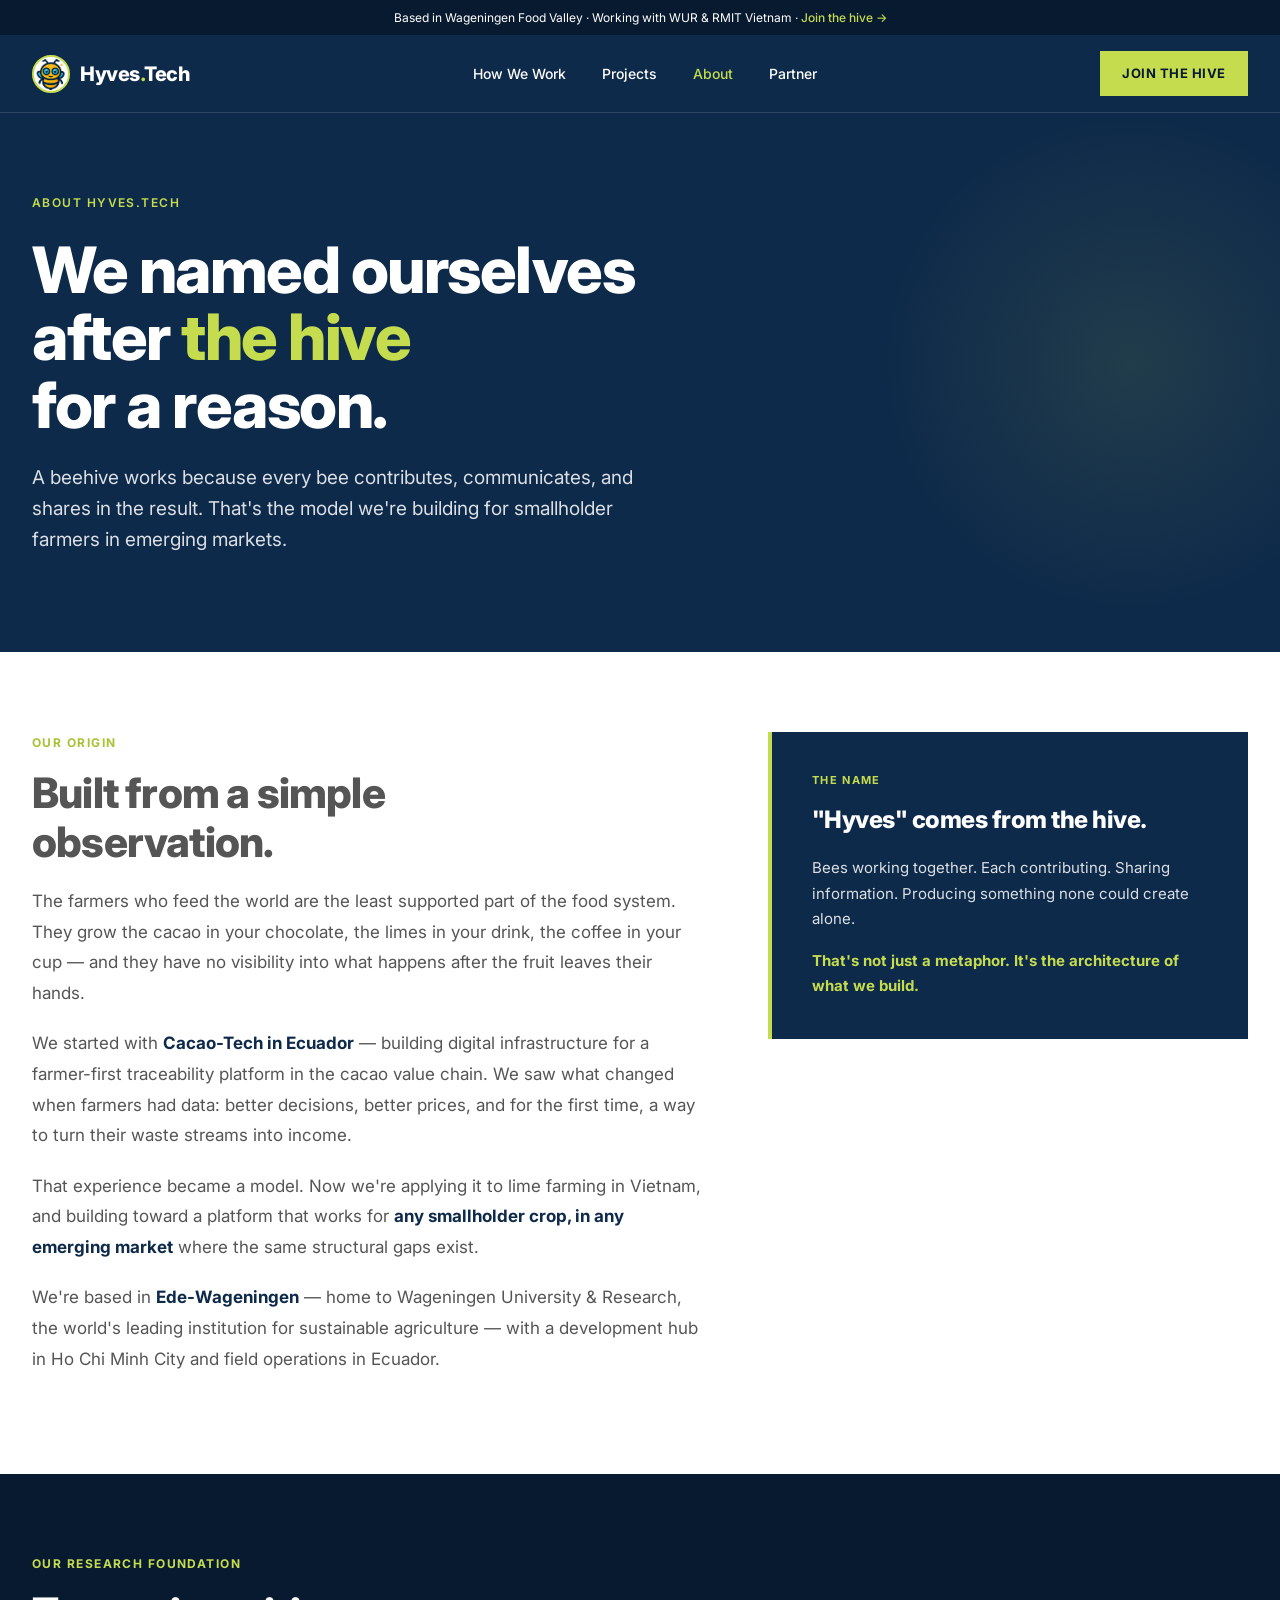
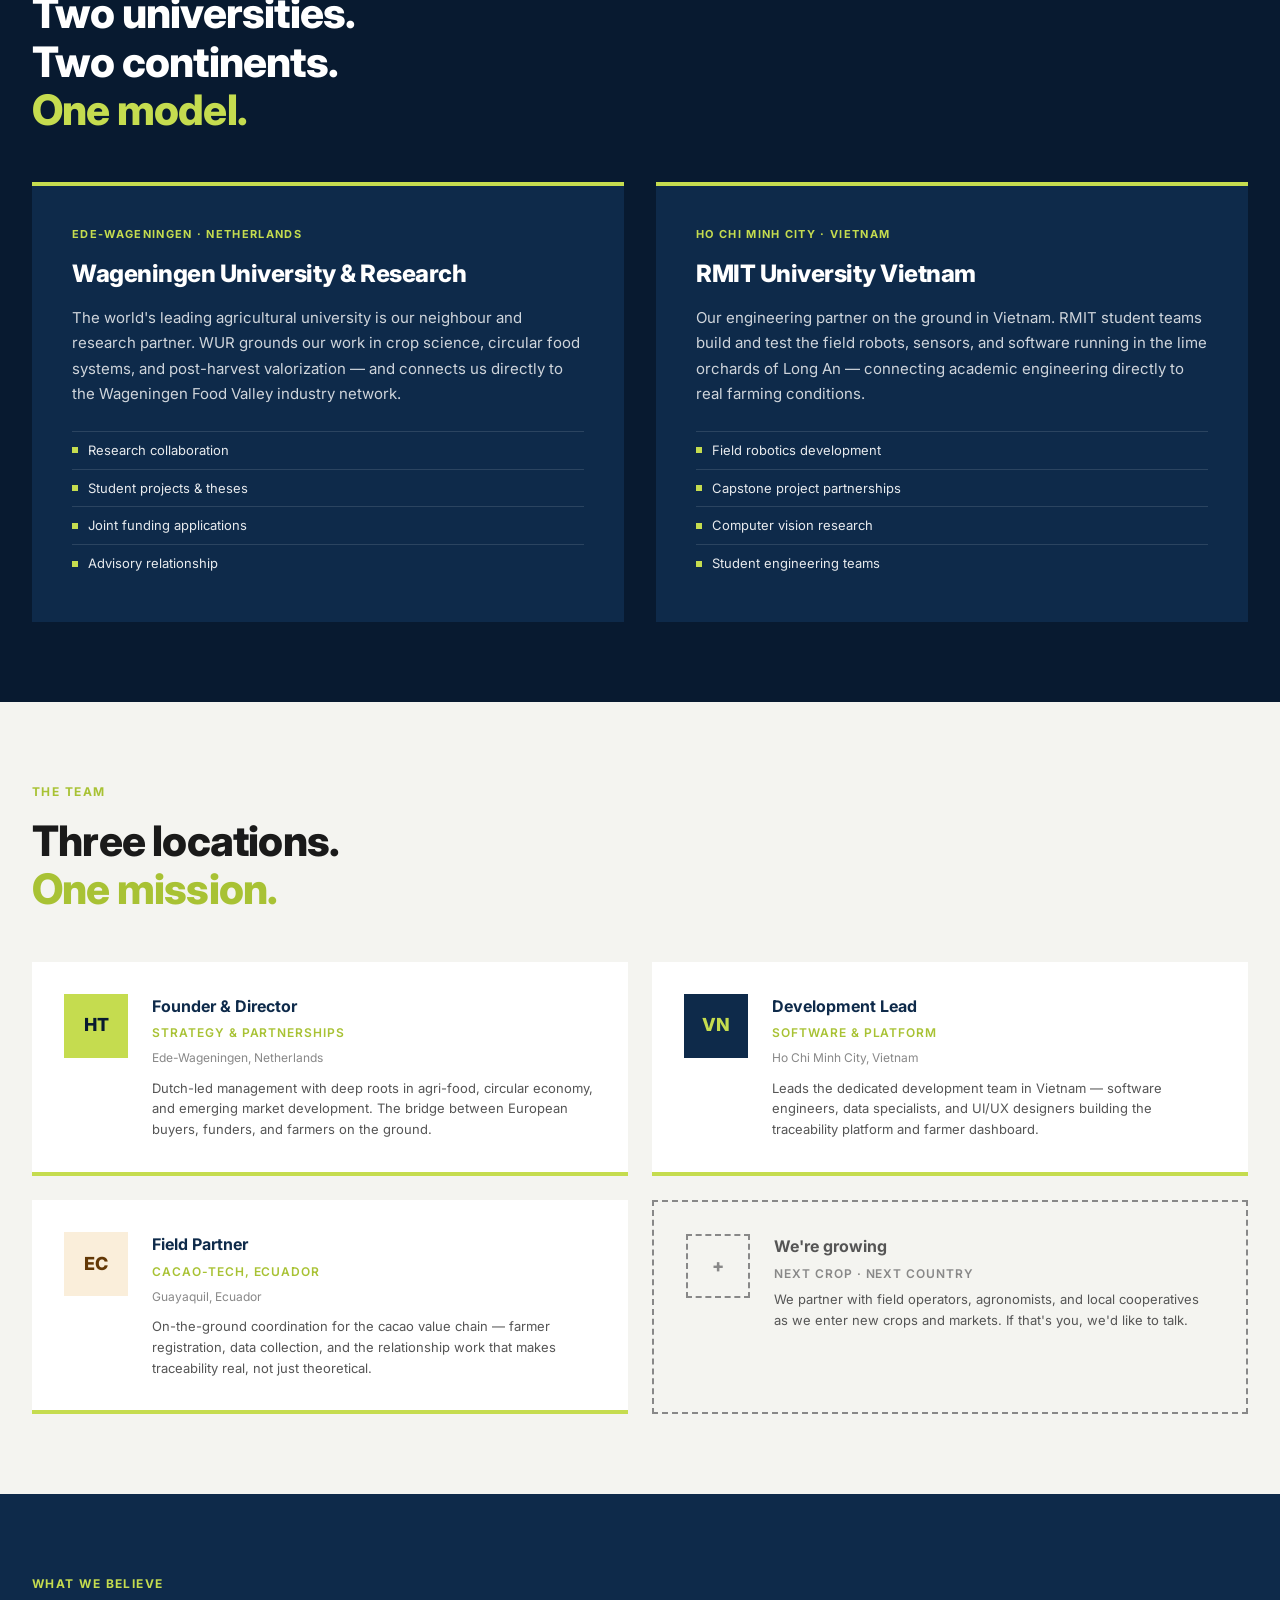
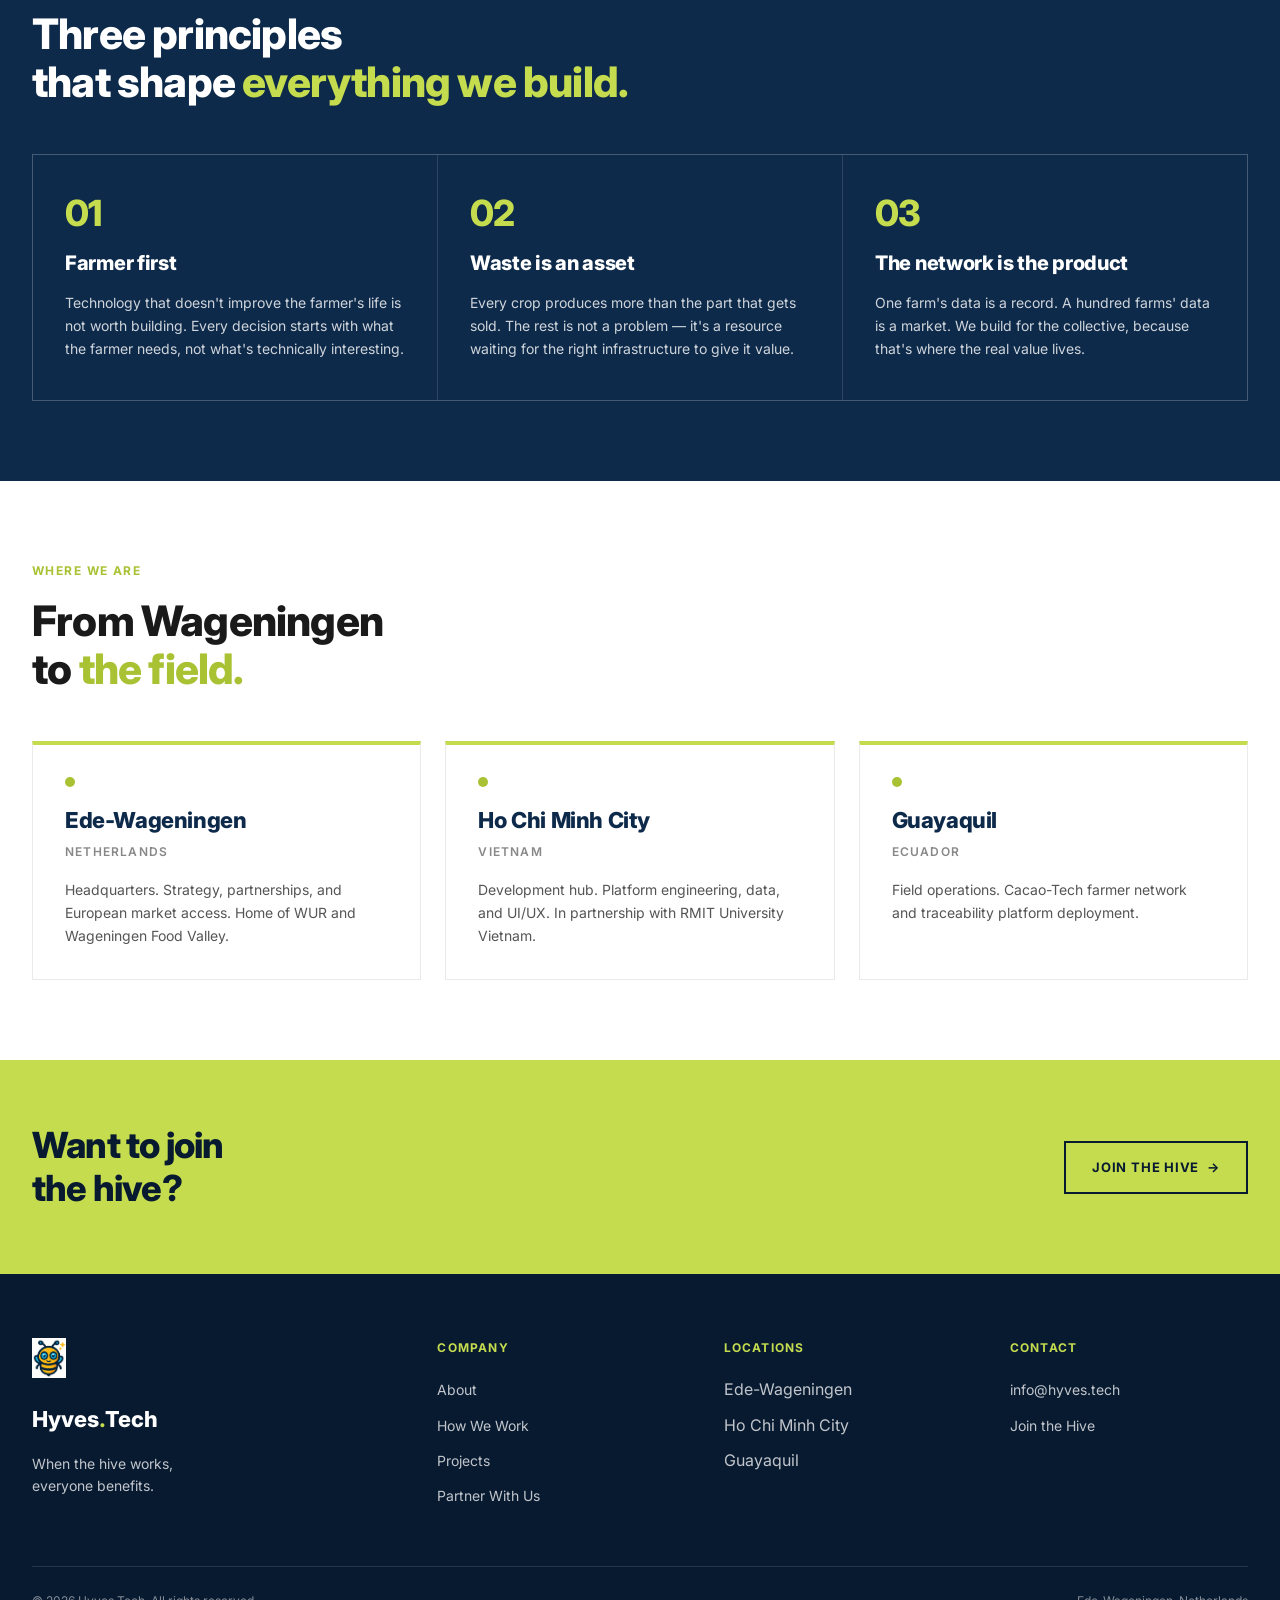
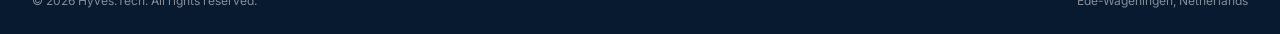
==== about.html @ 2f467731 "Add files via upload" ====
<!DOCTYPE html>
<html lang="en">
<head>
  <meta charset="UTF-8">
  <meta name="viewport" content="width=device-width, initial-scale=1.0">
  <title>About — Hyves.Tech</title>
  <meta name="description" content="Hyves.Tech is based in Ede-Wageningen, working with WUR and RMIT Vietnam to build circular agri-food infrastructure for smallholder farmers in emerging markets.">
  <link rel="stylesheet" href="style.css">
  <link rel="icon" href="logo.jpg">
  <style>
    .page-hero { background: var(--navy); color: #fff; padding: 5rem 2rem 6rem; position: relative; overflow: hidden; }
    .page-hero::before { content: ''; position: absolute; right: -100px; top: 0; width: 500px; height: 500px; background: radial-gradient(circle, rgba(197,220,79,0.1) 0%, transparent 70%); }
    .page-hero-inner { max-width: 1280px; margin: 0 auto; position: relative; }
    .page-hero h1 { font-size: clamp(40px, 6vw, 64px); font-weight: 800; line-height: 1.05; letter-spacing: -1.5px; margin-bottom: 1.5rem; max-width: 900px; }
    .page-hero h1 .accent { color: var(--lime); }
    .page-hero p { font-size: 19px; line-height: 1.65; color: rgba(255,255,255,0.85); max-width: 640px; }

    /* Origin */
    .origin-section { padding: 5rem 2rem; }
    .origin-grid {
      max-width: 1280px; margin: 0 auto;
      display: grid; grid-template-columns: 1.4fr 1fr;
      gap: 4rem; align-items: start;
    }
    .origin-text { font-size: 17px; line-height: 1.8; color: var(--ink-mid); }
    .origin-text p { margin-bottom: 1.25rem; }
    .origin-text strong { color: var(--navy); font-weight: 700; }
    .name-card {
      background: var(--navy); color: #fff;
      padding: 2.5rem; position: relative;
      border-left: 4px solid var(--lime);
    }
    .name-card-eyebrow {
      font-size: 11px; font-weight: 700; text-transform: uppercase;
      letter-spacing: 0.12em; color: var(--lime); margin-bottom: 1rem;
    }
    .name-card h3 {
      font-size: 24px; font-weight: 800; line-height: 1.25;
      margin-bottom: 1.25rem; letter-spacing: -0.5px;
    }
    .name-card p { font-size: 15px; line-height: 1.7; color: rgba(255,255,255,0.85); }
    @media (max-width: 800px) { .origin-grid { grid-template-columns: 1fr; } }

    /* Universities */
    .uni-section { background: var(--navy-deep); color: #fff; padding: 5rem 2rem; }
    .uni-grid { display: grid; grid-template-columns: 1fr 1fr; gap: 2rem; margin-top: 3rem; }
    .uni-card {
      background: var(--navy); padding: 2.5rem;
      position: relative; border-top: 4px solid var(--lime);
    }
    .uni-location {
      font-size: 11px; font-weight: 700; text-transform: uppercase;
      letter-spacing: 0.12em; color: var(--lime); margin-bottom: 1rem;
    }
    .uni-name {
      font-size: 24px; font-weight: 800; line-height: 1.2;
      margin-bottom: 1rem; letter-spacing: -0.5px;
    }
    .uni-body {
      font-size: 15px; line-height: 1.7;
      color: rgba(255,255,255,0.8); margin-bottom: 1.5rem;
    }
    .uni-collab-list { list-style: none; }
    .uni-collab-list li {
      font-size: 13px; color: rgba(255,255,255,0.9);
      padding: 8px 0 8px 16px; position: relative;
      border-top: 1px solid var(--border);
    }
    .uni-collab-list li::before {
      content: ''; position: absolute; left: 0; top: 50%;
      transform: translateY(-50%); width: 6px; height: 6px;
      background: var(--lime);
    }
    @media (max-width: 700px) { .uni-grid { grid-template-columns: 1fr; } }

    /* Team */
    .team-section { padding: 5rem 2rem; background: var(--gray-bg); }
    .team-grid {
      display: grid; grid-template-columns: repeat(2, 1fr);
      gap: 1.5rem; margin-top: 3rem;
    }
    .team-card {
      background: #fff; padding: 2rem;
      display: flex; gap: 1.5rem; align-items: flex-start;
      border-bottom: 4px solid var(--lime);
    }
    .team-card.dashed {
      background: transparent; border: 2px dashed var(--ink-light);
      border-bottom: 2px dashed var(--ink-light);
    }
    .team-avatar {
      width: 64px; height: 64px;
      display: flex; align-items: center; justify-content: center;
      font-size: 18px; font-weight: 800; flex-shrink: 0;
    }
    .av-g { background: var(--lime); color: var(--navy-deep); }
    .av-t { background: var(--navy); color: var(--lime); }
    .av-a { background: #FAEEDA; color: #633806; }
    .av-d { background: var(--gray-bg); color: var(--ink-light); border: 2px dashed var(--ink-light); }
    .team-name { font-size: 16px; font-weight: 700; color: var(--navy); margin-bottom: 4px; }
    .team-role { font-size: 12px; font-weight: 600; text-transform: uppercase; letter-spacing: 0.08em; color: var(--lime-deep); margin-bottom: 6px; }
    .team-loc { font-size: 12px; color: var(--ink-light); margin-bottom: 10px; }
    .team-bio { font-size: 13px; line-height: 1.6; color: var(--ink-mid); }
    @media (max-width: 700px) { .team-grid { grid-template-columns: 1fr; } }

    /* Values */
    .values-section { background: var(--navy); color: #fff; padding: 5rem 2rem; }
    .values-grid {
      display: grid; grid-template-columns: repeat(3, 1fr);
      gap: 1px; background: var(--border); margin-top: 3rem;
      border: 1px solid var(--border);
    }
    .value-cell {
      background: var(--navy); padding: 2.5rem 2rem;
    }
    .value-num {
      font-size: 36px; font-weight: 800; color: var(--lime);
      line-height: 1; margin-bottom: 1rem; letter-spacing: -1.5px;
    }
    .value-title {
      font-size: 20px; font-weight: 800; margin-bottom: 0.75rem;
      letter-spacing: -0.3px;
    }
    .value-body { font-size: 14px; line-height: 1.65; color: rgba(255,255,255,0.8); }
    @media (max-width: 700px) { .values-grid { grid-template-columns: 1fr; } }

    /* Locations */
    .loc-section { padding: 5rem 2rem; }
    .loc-grid {
      display: grid; grid-template-columns: repeat(3, 1fr);
      gap: 1.5rem; margin-top: 3rem;
    }
    .loc-card {
      background: #fff; padding: 2rem;
      border: 1px solid var(--border-dark);
      border-top: 4px solid var(--lime);
    }
    .loc-dot { width: 10px; height: 10px; border-radius: 50%; background: var(--lime-deep); margin-bottom: 1rem; }
    .loc-city { font-size: 22px; font-weight: 800; color: var(--navy); margin-bottom: 4px; letter-spacing: -0.4px; }
    .loc-country { font-size: 12px; font-weight: 600; text-transform: uppercase; letter-spacing: 0.1em; color: var(--ink-light); margin-bottom: 1rem; }
    .loc-role { font-size: 14px; line-height: 1.65; color: var(--ink-mid); }
    @media (max-width: 700px) { .loc-grid { grid-template-columns: 1fr; } }
  </style>
</head>
<body>

<!-- TOP BAR -->
<div class="topbar">
  Based in Wageningen Food Valley · Working with WUR &amp; RMIT Vietnam · <a href="partner.html">Join the hive →</a>
</div>

<!-- NAV -->
<nav class="nav">
  <div class="nav-inner">
    <a href="index.html" class="nav-logo">
      <img src="logo.jpg" alt="Hyves.Tech bee logo">
      <span class="nav-logo-text">Hyves<span class="dot">.</span>Tech</span>
    </a>
    <ul class="nav-links">
      <li><a href="how-we-work.html">How We Work</a></li>
      <li><a href="projects.html">Projects</a></li>
      <li><a href="about.html" class="active">About</a></li>
      <li><a href="partner.html">Partner</a></li>
    </ul>
    <a href="partner.html" class="nav-cta">Join the Hive</a>
  </div>
</nav>

<!-- HERO -->
<section class="page-hero">
  <div class="page-hero-inner">
    <div class="hero-eyebrow">About Hyves.Tech</div>
    <h1>We named ourselves<br>after <span class="accent">the hive</span><br>for a reason.</h1>
    <p>A beehive works because every bee contributes, communicates, and shares in the result. That's the model we're building for smallholder farmers in emerging markets.</p>
  </div>
</section>

<!-- ORIGIN -->
<section class="origin-section">
  <div class="origin-grid">
    <div class="origin-text">
      <span class="eyebrow">Our Origin</span>
      <h2 class="section-title">Built from a simple<br>observation.</h2>
      <p>The farmers who feed the world are the least supported part of the food system. They grow the cacao in your chocolate, the limes in your drink, the coffee in your cup — and they have no visibility into what happens after the fruit leaves their hands.</p>
      <p>We started with <strong>Cacao-Tech in Ecuador</strong> — building digital infrastructure for a farmer-first traceability platform in the cacao value chain. We saw what changed when farmers had data: better decisions, better prices, and for the first time, a way to turn their waste streams into income.</p>
      <p>That experience became a model. Now we're applying it to lime farming in Vietnam, and building toward a platform that works for <strong>any smallholder crop, in any emerging market</strong> where the same structural gaps exist.</p>
      <p>We're based in <strong>Ede-Wageningen</strong> — home to Wageningen University &amp; Research, the world's leading institution for sustainable agriculture — with a development hub in Ho Chi Minh City and field operations in Ecuador.</p>
    </div>
    <div class="name-card">
      <div class="name-card-eyebrow">The Name</div>
      <h3>"Hyves" comes from the hive.</h3>
      <p>Bees working together. Each contributing. Sharing information. Producing something none could create alone.</p>
      <p style="margin-top:1rem;"><strong style="color:var(--lime);">That's not just a metaphor. It's the architecture of what we build.</strong></p>
    </div>
  </div>
</section>

<!-- UNIVERSITIES -->
<section class="uni-section">
  <div class="section-inner">
    <span class="eyebrow light">Our Research Foundation</span>
    <h2 class="section-title" style="color:#fff;">Two universities.<br>Two continents.<br><span style="color:var(--lime);">One model.</span></h2>

    <div class="uni-grid">
      <div class="uni-card">
        <div class="uni-location">Ede-Wageningen · Netherlands</div>
        <div class="uni-name">Wageningen University &amp; Research</div>
        <div class="uni-body">The world's leading agricultural university is our neighbour and research partner. WUR grounds our work in crop science, circular food systems, and post-harvest valorization — and connects us directly to the Wageningen Food Valley industry network.</div>
        <ul class="uni-collab-list">
          <li>Research collaboration</li>
          <li>Student projects &amp; theses</li>
          <li>Joint funding applications</li>
          <li>Advisory relationship</li>
        </ul>
      </div>
      <div class="uni-card">
        <div class="uni-location">Ho Chi Minh City · Vietnam</div>
        <div class="uni-name">RMIT University Vietnam</div>
        <div class="uni-body">Our engineering partner on the ground in Vietnam. RMIT student teams build and test the field robots, sensors, and software running in the lime orchards of Long An — connecting academic engineering directly to real farming conditions.</div>
        <ul class="uni-collab-list">
          <li>Field robotics development</li>
          <li>Capstone project partnerships</li>
          <li>Computer vision research</li>
          <li>Student engineering teams</li>
        </ul>
      </div>
    </div>
  </div>
</section>

<!-- TEAM -->
<section class="team-section">
  <div class="section-inner">
    <span class="eyebrow">The Team</span>
    <h2 class="section-title">Three locations.<br><span class="accent">One mission.</span></h2>

    <div class="team-grid">
      <div class="team-card">
        <div class="team-avatar av-g">HT</div>
        <div>
          <div class="team-name">Founder &amp; Director</div>
          <div class="team-role">Strategy &amp; Partnerships</div>
          <div class="team-loc">Ede-Wageningen, Netherlands</div>
          <div class="team-bio">Dutch-led management with deep roots in agri-food, circular economy, and emerging market development. The bridge between European buyers, funders, and farmers on the ground.</div>
        </div>
      </div>
      <div class="team-card">
        <div class="team-avatar av-t">VN</div>
        <div>
          <div class="team-name">Development Lead</div>
          <div class="team-role">Software &amp; Platform</div>
          <div class="team-loc">Ho Chi Minh City, Vietnam</div>
          <div class="team-bio">Leads the dedicated development team in Vietnam — software engineers, data specialists, and UI/UX designers building the traceability platform and farmer dashboard.</div>
        </div>
      </div>
      <div class="team-card">
        <div class="team-avatar av-a">EC</div>
        <div>
          <div class="team-name">Field Partner</div>
          <div class="team-role">Cacao-Tech, Ecuador</div>
          <div class="team-loc">Guayaquil, Ecuador</div>
          <div class="team-bio">On-the-ground coordination for the cacao value chain — farmer registration, data collection, and the relationship work that makes traceability real, not just theoretical.</div>
        </div>
      </div>
      <div class="team-card dashed">
        <div class="team-avatar av-d">+</div>
        <div>
          <div class="team-name" style="color:var(--ink-mid);">We're growing</div>
          <div class="team-role" style="color:var(--ink-light);">Next crop · Next country</div>
          <div class="team-bio">We partner with field operators, agronomists, and local cooperatives as we enter new crops and markets. If that's you, we'd like to talk.</div>
        </div>
      </div>
    </div>
  </div>
</section>

<!-- VALUES -->
<section class="values-section">
  <div class="section-inner">
    <span class="eyebrow light">What We Believe</span>
    <h2 class="section-title" style="color:#fff;">Three principles<br>that shape <span style="color:var(--lime);">everything we build.</span></h2>

    <div class="values-grid">
      <div class="value-cell">
        <div class="value-num">01</div>
        <div class="value-title">Farmer first</div>
        <div class="value-body">Technology that doesn't improve the farmer's life is not worth building. Every decision starts with what the farmer needs, not what's technically interesting.</div>
      </div>
      <div class="value-cell">
        <div class="value-num">02</div>
        <div class="value-title">Waste is an asset</div>
        <div class="value-body">Every crop produces more than the part that gets sold. The rest is not a problem — it's a resource waiting for the right infrastructure to give it value.</div>
      </div>
      <div class="value-cell">
        <div class="value-num">03</div>
        <div class="value-title">The network is the product</div>
        <div class="value-body">One farm's data is a record. A hundred farms' data is a market. We build for the collective, because that's where the real value lives.</div>
      </div>
    </div>
  </div>
</section>

<!-- LOCATIONS -->
<section class="loc-section">
  <div class="section-inner">
    <span class="eyebrow">Where We Are</span>
    <h2 class="section-title">From Wageningen<br>to <span class="accent">the field.</span></h2>

    <div class="loc-grid">
      <div class="loc-card">
        <div class="loc-dot"></div>
        <div class="loc-city">Ede-Wageningen</div>
        <div class="loc-country">Netherlands</div>
        <div class="loc-role">Headquarters. Strategy, partnerships, and European market access. Home of WUR and Wageningen Food Valley.</div>
      </div>
      <div class="loc-card">
        <div class="loc-dot"></div>
        <div class="loc-city">Ho Chi Minh City</div>
        <div class="loc-country">Vietnam</div>
        <div class="loc-role">Development hub. Platform engineering, data, and UI/UX. In partnership with RMIT University Vietnam.</div>
      </div>
      <div class="loc-card">
        <div class="loc-dot"></div>
        <div class="loc-city">Guayaquil</div>
        <div class="loc-country">Ecuador</div>
        <div class="loc-role">Field operations. Cacao-Tech farmer network and traceability platform deployment.</div>
      </div>
    </div>
  </div>
</section>

<!-- CTA BANNER -->
<section class="cta-banner">
  <div class="cta-inner">
    <div class="cta-text">
      <h2>Want to join<br>the hive?</h2>
    </div>
    <a href="partner.html" class="btn btn-outline-dark btn-arrow">Join the Hive</a>
  </div>
</section>

<!-- FOOTER -->
<footer class="site-footer">
  <div class="footer-inner">
    <div class="footer-grid">
      <div class="footer-brand">
        <img src="logo.jpg" alt="Hyves.Tech">
        <div class="footer-brand-name">Hyves<span style="color:var(--lime);">.</span>Tech</div>
        <p class="footer-tagline">When the hive works,<br>everyone benefits.</p>
      </div>
      <div class="footer-col">
        <h4>Company</h4>
        <ul>
          <li><a href="about.html">About</a></li>
          <li><a href="how-we-work.html">How We Work</a></li>
          <li><a href="projects.html">Projects</a></li>
          <li><a href="partner.html">Partner With Us</a></li>
        </ul>
      </div>
      <div class="footer-col">
        <h4>Locations</h4>
        <ul>
          <li>Ede-Wageningen</li>
          <li>Ho Chi Minh City</li>
          <li>Guayaquil</li>
        </ul>
      </div>
      <div class="footer-col">
        <h4>Contact</h4>
        <ul>
          <li><a href="mailto:info@hyves.tech">info@hyves.tech</a></li>
          <li><a href="partner.html">Join the Hive</a></li>
        </ul>
      </div>
    </div>
    <div class="footer-bottom">
      <span>© 2026 Hyves.Tech. All rights reserved.</span>
      <span>Ede-Wageningen, Netherlands</span>
    </div>
  </div>
</footer>

</body>
</html>
---- style.css ----
/* ============================================
   HYVES.TECH — Farmforce-style design
   ============================================ */

@import url('https://fonts.googleapis.com/css2?family=Inter:wght@300;400;500;600;700;800&display=swap');

:root {
  --navy:        #0E2A4A;
  --navy-deep:   #081A30;
  --navy-mid:    #1A3D63;
  --lime:        #C5DC4F;
  --lime-bright: #D8E96A;
  --lime-deep:   #A8C234;
  --cream:       #F5F2E8;
  --gray-bg:     #F4F4F0;
  --ink:         #1A1A1A;
  --ink-mid:     #555555;
  --ink-light:   #888888;
  --border:      rgba(255,255,255,0.12);
  --border-dark: rgba(0,0,0,0.08);
}

*, *::before, *::after { box-sizing: border-box; margin: 0; padding: 0; }
html { scroll-behavior: smooth; }
body {
  font-family: 'Inter', sans-serif;
  background: #fff;
  color: var(--ink);
  font-size: 16px;
  line-height: 1.6;
  -webkit-font-smoothing: antialiased;
}

a { text-decoration: none; color: inherit; }

/* ---- TOP BAR ---- */
.topbar {
  background: var(--navy-deep);
  color: #fff;
  font-size: 12px;
  padding: 8px 0;
  text-align: center;
}
.topbar a { color: var(--lime); font-weight: 500; }

/* ---- NAV ---- */
.nav {
  background: var(--navy);
  color: #fff;
  position: sticky; top: 0; z-index: 100;
  border-bottom: 1px solid var(--border);
}
.nav-inner {
  max-width: 1280px; margin: 0 auto;
  display: flex; align-items: center; justify-content: space-between;
  padding: 1rem 2rem;
}
.nav-logo { display: flex; align-items: center; gap: 10px; }
.nav-logo img {
  height: 38px; width: 38px; object-fit: cover;
  border-radius: 50%;
  border: 2px solid var(--lime);
  background: #fff;
  padding: 1px;
}
.nav-logo-text {
  font-size: 20px; font-weight: 800;
  letter-spacing: -0.5px; color: #fff;
  font-family: 'Inter', sans-serif;
}
.nav-logo-text .dot { color: var(--lime); }
.nav-links { display: flex; gap: 2.25rem; list-style: none; }
.nav-links a {
  font-size: 14px; color: #fff; font-weight: 500;
  transition: color 0.15s;
}
.nav-links a:hover, .nav-links a.active { color: var(--lime); }
.nav-cta {
  font-size: 13px; font-weight: 700; text-transform: uppercase;
  letter-spacing: 0.04em; padding: 12px 22px;
  background: var(--lime); color: var(--navy-deep);
  border: none; cursor: pointer;
  transition: background 0.15s;
}
.nav-cta:hover { background: var(--lime-bright); }

/* ---- HERO ---- */
.hero {
  background: var(--navy);
  color: #fff;
  padding: 6rem 2rem 7rem;
  position: relative;
  overflow: hidden;
}
.hero::before {
  content: '';
  position: absolute; right: -100px; top: -50px;
  width: 500px; height: 500px;
  background: radial-gradient(circle, rgba(197,220,79,0.12) 0%, transparent 70%);
  pointer-events: none;
}
.hero-inner {
  max-width: 1280px; margin: 0 auto;
  display: grid; grid-template-columns: 1.3fr 1fr;
  gap: 4rem; align-items: center; position: relative;
}
.hero-eyebrow {
  font-size: 12px; font-weight: 600; text-transform: uppercase;
  letter-spacing: 0.12em; color: var(--lime);
  margin-bottom: 1.5rem;
}
.hero h1 {
  font-size: clamp(36px, 5.5vw, 60px);
  font-weight: 800; line-height: 1.05;
  letter-spacing: -1.5px; margin-bottom: 1.75rem;
}
.hero h1 .accent { color: var(--lime); }
.hero p {
  font-size: 18px; line-height: 1.7;
  color: rgba(255,255,255,0.85);
  margin-bottom: 2.25rem;
  max-width: 540px;
}
.hero-actions { display: flex; gap: 14px; flex-wrap: wrap; }

.hero-visual {
  position: relative;
  display: grid;
  grid-template-columns: 1fr 1fr;
  grid-template-rows: 1fr 1fr;
  gap: 12px;
  height: 480px;
}
.hero-photo {
  background: var(--navy-mid);
  background-size: cover;
  background-position: center;
  position: relative;
  overflow: hidden;
}
.hero-photo::after {
  content: '';
  position: absolute; inset: 0;
  background: linear-gradient(135deg, rgba(14,42,74,0.2) 0%, rgba(14,42,74,0) 50%);
}
.hero-photo-tag {
  position: absolute;
  bottom: 16px; left: 16px;
  background: rgba(14,42,74,0.85);
  backdrop-filter: blur(6px);
  color: #fff;
  font-size: 11px;
  font-weight: 600;
  text-transform: uppercase;
  letter-spacing: 0.08em;
  padding: 6px 12px;
  z-index: 2;
}
.hero-photo-tag .lime-dot {
  display: inline-block;
  width: 6px; height: 6px;
  background: var(--lime);
  border-radius: 50%;
  margin-right: 8px;
  vertical-align: middle;
}
.hero-photo-1 { grid-column: 1 / 3; grid-row: 1; }
.hero-photo-2 { grid-column: 1; grid-row: 2; }
.hero-photo-3 { grid-column: 2; grid-row: 2; }

/* Stylized SVG illustrations as photo placeholders — swap with real photos */
.photo-orchard {
  background: linear-gradient(180deg, #87B26A 0%, #2D5016 100%);
  background-image:
    radial-gradient(ellipse 60px 80px at 20% 60%, #4A7C2A 0%, transparent 70%),
    radial-gradient(ellipse 70px 90px at 50% 65%, #3A6620 0%, transparent 70%),
    radial-gradient(ellipse 60px 80px at 80% 60%, #4A7C2A 0%, transparent 70%),
    radial-gradient(ellipse 50px 70px at 35% 70%, #2D5016 0%, transparent 70%),
    radial-gradient(ellipse 50px 70px at 65% 70%, #2D5016 0%, transparent 70%),
    linear-gradient(180deg, #B8D89A 0%, #5C8C3A 60%, #2D5016 100%);
}
.photo-farmer {
  background:
    radial-gradient(circle at 50% 35%, #C9A074 0%, #8B6F47 30%, transparent 50%),
    linear-gradient(180deg, #E5D4B1 0%, #A88761 50%, #4A3520 100%);
  background-size: cover;
  position: relative;
}
.photo-farmer::before {
  content: '';
  position: absolute;
  inset: 0;
  background:
    radial-gradient(circle at 50% 30%, transparent 25%, rgba(74,53,32,0.4) 60%),
    radial-gradient(ellipse 80% 40% at 50% 75%, #5A4225 0%, transparent 70%);
}
.photo-tech {
  background:
    linear-gradient(135deg, #1A3D63 0%, #0E2A4A 100%);
  position: relative;
}
.photo-tech::before {
  content: '';
  position: absolute; inset: 0;
  background:
    radial-gradient(circle at 30% 40%, rgba(197,220,79,0.4) 0%, transparent 25%),
    radial-gradient(circle at 70% 60%, rgba(197,220,79,0.3) 0%, transparent 30%),
    repeating-linear-gradient(45deg, transparent 0px, transparent 12px, rgba(197,220,79,0.05) 12px, rgba(197,220,79,0.05) 13px);
}
.photo-tech::after {
  content: '';
  position: absolute;
  top: 50%; left: 50%;
  transform: translate(-50%, -50%);
  width: 60px; height: 60px;
  border: 2px solid var(--lime);
  border-radius: 50%;
  box-shadow: 0 0 0 8px rgba(197,220,79,0.15), 0 0 0 16px rgba(197,220,79,0.08);
  background: radial-gradient(circle, rgba(197,220,79,0.4) 0%, transparent 70%);
}

@media (max-width: 900px) {
  .hero-inner { grid-template-columns: 1fr; }
  .hero-visual { height: 320px; order: -1; }
}

/* ---- BUTTONS ---- */
.btn {
  display: inline-flex; align-items: center; gap: 8px;
  font-family: 'Inter', sans-serif;
  font-size: 13px; font-weight: 700; text-transform: uppercase;
  letter-spacing: 0.06em; padding: 14px 26px;
  cursor: pointer; border: none;
  transition: all 0.15s;
}
.btn-primary { background: var(--lime); color: var(--navy-deep); }
.btn-primary:hover { background: var(--lime-bright); transform: translateY(-1px); }
.btn-outline-light {
  background: transparent; color: #fff;
  border: 2px solid rgba(255,255,255,0.3);
}
.btn-outline-light:hover { border-color: var(--lime); color: var(--lime); }
.btn-outline-dark {
  background: transparent; color: var(--navy-deep);
  border: 2px solid var(--navy-deep);
}
.btn-outline-dark:hover { background: var(--navy-deep); color: #fff; }
.btn-arrow::after { content: '→'; }

/* ---- SECTION BASE ---- */
section { padding: 5rem 2rem; }
.section-inner { max-width: 1280px; margin: 0 auto; }

.eyebrow {
  font-size: 12px; font-weight: 700; text-transform: uppercase;
  letter-spacing: 0.12em; color: var(--lime-deep);
  margin-bottom: 1rem; display: block;
}
.eyebrow.light { color: var(--lime); }

.section-title {
  font-size: clamp(28px, 4vw, 42px);
  font-weight: 800; line-height: 1.15;
  letter-spacing: -0.8px; margin-bottom: 1.25rem;
}
.section-title .accent { color: var(--lime-deep); }
.section-lead {
  font-size: 18px; line-height: 1.7; color: var(--ink-mid);
  max-width: 640px; margin-bottom: 2.5rem;
}

/* ---- DARK SECTIONS ---- */
.dark { background: var(--navy); color: #fff; }
.dark .section-title { color: #fff; }
.dark .section-title .accent { color: var(--lime); }
.dark .section-lead { color: rgba(255,255,255,0.8); }

/* ---- LOGOS ROW ---- */
.logos-strip { background: var(--gray-bg); padding: 2.5rem 2rem; border-bottom: 1px solid var(--border-dark); }
.logos-inner { max-width: 1280px; margin: 0 auto; }
.logos-label {
  font-size: 11px; font-weight: 700; text-transform: uppercase;
  letter-spacing: 0.14em; color: var(--ink-mid); text-align: center; margin-bottom: 1.5rem;
}
.logos-row {
  display: flex; align-items: center; justify-content: center;
  gap: 3rem; flex-wrap: wrap;
}
.logo-item {
  font-size: 15px; font-weight: 600; color: var(--navy);
  opacity: 0.65; transition: opacity 0.15s;
  letter-spacing: -0.2px;
}
.logo-item:hover { opacity: 1; }

/* ---- JOURNEY STEPS ---- */
.journey-grid {
  display: grid; grid-template-columns: repeat(4, 1fr);
  gap: 1px; background: var(--border-dark);
  border: 1px solid var(--border-dark);
}
.journey-cell {
  background: #fff; padding: 2.5rem 1.75rem;
  position: relative;
}
.journey-num {
  font-size: 48px; font-weight: 800; color: var(--lime-deep);
  line-height: 1; margin-bottom: 1rem;
  letter-spacing: -2px;
}
.journey-title {
  font-size: 18px; font-weight: 700; margin-bottom: 0.75rem;
  color: var(--navy);
}
.journey-body {
  font-size: 14px; line-height: 1.6; color: var(--ink-mid);
}
@media (max-width: 900px) {
  .journey-grid { grid-template-columns: 1fr 1fr; }
}
@media (max-width: 500px) {
  .journey-grid { grid-template-columns: 1fr; }
}

/* ---- USE-CASE BLOCKS ---- */
.usecase-grid {
  display: grid; grid-template-columns: 1fr 1fr;
  gap: 2rem; margin-top: 3rem;
}
.usecase-card {
  background: var(--navy);
  color: #fff;
  padding: 2.5rem;
  position: relative;
  overflow: hidden;
}
.usecase-card.green {
  background: var(--cream); color: var(--navy);
}
.usecase-card.green .usecase-tag { color: var(--lime-deep); }
.usecase-tag {
  font-size: 11px; font-weight: 700; text-transform: uppercase;
  letter-spacing: 0.12em; color: var(--lime); margin-bottom: 1rem;
}
.usecase-title {
  font-size: 26px; font-weight: 800; line-height: 1.2;
  margin-bottom: 1rem; letter-spacing: -0.5px;
}
.usecase-body {
  font-size: 15px; line-height: 1.65; opacity: 0.85;
  margin-bottom: 1.5rem;
}
.usecase-card.green .usecase-body { opacity: 1; color: var(--ink-mid); }
.usecase-link {
  font-size: 13px; font-weight: 700; text-transform: uppercase;
  letter-spacing: 0.06em; color: var(--lime);
}
.usecase-card.green .usecase-link { color: var(--navy); border-bottom: 2px solid var(--lime); padding-bottom: 2px; }
@media (max-width: 700px) { .usecase-grid { grid-template-columns: 1fr; } }

/* ---- STATS / REACH ---- */
.reach-section {
  background: var(--navy-deep); color: #fff;
  padding: 5rem 2rem;
}
.reach-grid {
  display: grid; grid-template-columns: repeat(6, 1fr);
  gap: 2rem; margin-top: 3rem;
}
.reach-cell { text-align: center; }
.reach-num {
  font-size: 48px; font-weight: 800; color: var(--lime);
  line-height: 1; margin-bottom: 0.5rem; letter-spacing: -1.5px;
}
.reach-num small { font-size: 28px; }
.reach-label {
  font-size: 12px; font-weight: 600; text-transform: uppercase;
  letter-spacing: 0.1em; color: rgba(255,255,255,0.7);
}
@media (max-width: 900px) { .reach-grid { grid-template-columns: repeat(3, 1fr); } }
@media (max-width: 500px) { .reach-grid { grid-template-columns: repeat(2, 1fr); } }

/* ---- TECH GRID ---- */
.tech-grid {
  display: grid; grid-template-columns: repeat(4, 1fr);
  gap: 1px; background: var(--border-dark);
  border: 1px solid var(--border-dark); margin-top: 3rem;
}
.tech-cell {
  background: #fff; padding: 2rem 1.75rem;
}
.tech-icon {
  width: 44px; height: 44px;
  background: var(--lime); display: flex; align-items: center; justify-content: center;
  margin-bottom: 1.25rem;
}
.tech-icon svg { width: 22px; height: 22px; }
.tech-title {
  font-size: 17px; font-weight: 700; color: var(--navy);
  margin-bottom: 0.75rem; line-height: 1.3;
}
.tech-list { list-style: none; }
.tech-list li {
  font-size: 13px; color: var(--ink-mid); line-height: 1.55;
  padding-left: 14px; position: relative; margin-bottom: 6px;
}
.tech-list li::before {
  content: ''; position: absolute; left: 0; top: 8px;
  width: 5px; height: 5px; background: var(--lime-deep);
}
@media (max-width: 900px) { .tech-grid { grid-template-columns: 1fr 1fr; } }
@media (max-width: 500px) { .tech-grid { grid-template-columns: 1fr; } }

/* ---- CASE STUDIES ---- */
.cases-grid {
  display: grid; grid-template-columns: repeat(3, 1fr);
  gap: 1.5rem; margin-top: 3rem;
}
.case-card {
  background: #fff;
  border: 1px solid var(--border-dark);
  display: flex; flex-direction: column;
  transition: transform 0.2s, box-shadow 0.2s;
}
.case-card:hover { transform: translateY(-4px); box-shadow: 0 12px 30px rgba(0,0,0,0.08); }
.case-image {
  height: 200px;
  background: linear-gradient(135deg, var(--navy) 0%, var(--navy-mid) 100%);
  display: flex; align-items: center; justify-content: center;
  color: var(--lime); font-size: 60px;
}
.case-image.cacao { background: linear-gradient(135deg, #4A2511 0%, #6B3818 100%); color: #D4A574; }
.case-image.lime { background: linear-gradient(135deg, #2D5016 0%, #4A7C2A 100%); color: var(--lime); }
.case-body { padding: 1.75rem; }
.case-eyebrow {
  font-size: 11px; font-weight: 700; text-transform: uppercase;
  letter-spacing: 0.1em; color: var(--lime-deep); margin-bottom: 0.5rem;
}
.case-title {
  font-size: 19px; font-weight: 700; color: var(--navy);
  margin-bottom: 0.75rem; line-height: 1.3;
}
.case-desc { font-size: 14px; color: var(--ink-mid); line-height: 1.6; margin-bottom: 1.25rem; }
.case-link { font-size: 13px; font-weight: 700; text-transform: uppercase; letter-spacing: 0.06em; color: var(--navy); }
.case-link::after { content: ' →'; color: var(--lime-deep); }
@media (max-width: 900px) { .cases-grid { grid-template-columns: 1fr 1fr; } }
@media (max-width: 600px) { .cases-grid { grid-template-columns: 1fr; } }

/* ---- ALLIANCES ---- */
.alliances-row {
  display: flex; gap: 4rem; flex-wrap: wrap; justify-content: center;
  align-items: center; margin-top: 2.5rem;
}
.alliance-item {
  font-size: 14px; font-weight: 600; color: var(--navy);
  opacity: 0.7; padding: 0.5rem 1rem;
  border-left: 2px solid var(--lime-deep);
}

/* ---- CTA BANNER ---- */
.cta-banner {
  background: var(--lime); color: var(--navy-deep);
  padding: 4rem 2rem;
}
.cta-inner {
  max-width: 1280px; margin: 0 auto;
  display: flex; align-items: center; justify-content: space-between;
  gap: 2rem; flex-wrap: wrap;
}
.cta-text h2 {
  font-size: clamp(24px, 3vw, 36px); font-weight: 800;
  line-height: 1.2; letter-spacing: -0.8px;
}

/* ---- FOOTER ---- */
.site-footer {
  background: var(--navy-deep); color: rgba(255,255,255,0.75);
  padding: 4rem 2rem 1.5rem;
}
.footer-inner { max-width: 1280px; margin: 0 auto; }
.footer-grid {
  display: grid; grid-template-columns: 1.5fr 1fr 1fr 1fr;
  gap: 3rem; margin-bottom: 3rem;
}
.footer-brand img { height: 40px; margin-bottom: 1rem; }
.footer-brand-name { font-size: 22px; font-weight: 800; color: #fff; margin-bottom: 1rem; }
.footer-tagline { font-size: 14px; line-height: 1.6; }
.footer-col h4 {
  font-size: 12px; font-weight: 700; text-transform: uppercase;
  letter-spacing: 0.1em; color: var(--lime); margin-bottom: 1.25rem;
}
.footer-col ul { list-style: none; }
.footer-col li { margin-bottom: 0.6rem; }
.footer-col a {
  font-size: 14px; color: rgba(255,255,255,0.75);
  transition: color 0.15s;
}
.footer-col a:hover { color: var(--lime); }
.footer-bottom {
  padding-top: 1.5rem;
  border-top: 1px solid var(--border);
  display: flex; justify-content: space-between; flex-wrap: wrap;
  gap: 1rem; font-size: 12px; color: rgba(255,255,255,0.5);
}
@media (max-width: 800px) {
  .footer-grid { grid-template-columns: 1fr 1fr; }
}
@media (max-width: 500px) {
  .footer-grid { grid-template-columns: 1fr; }
}

/* ---- MOBILE NAV ---- */
@media (max-width: 900px) {
  .nav-links { display: none; }
}
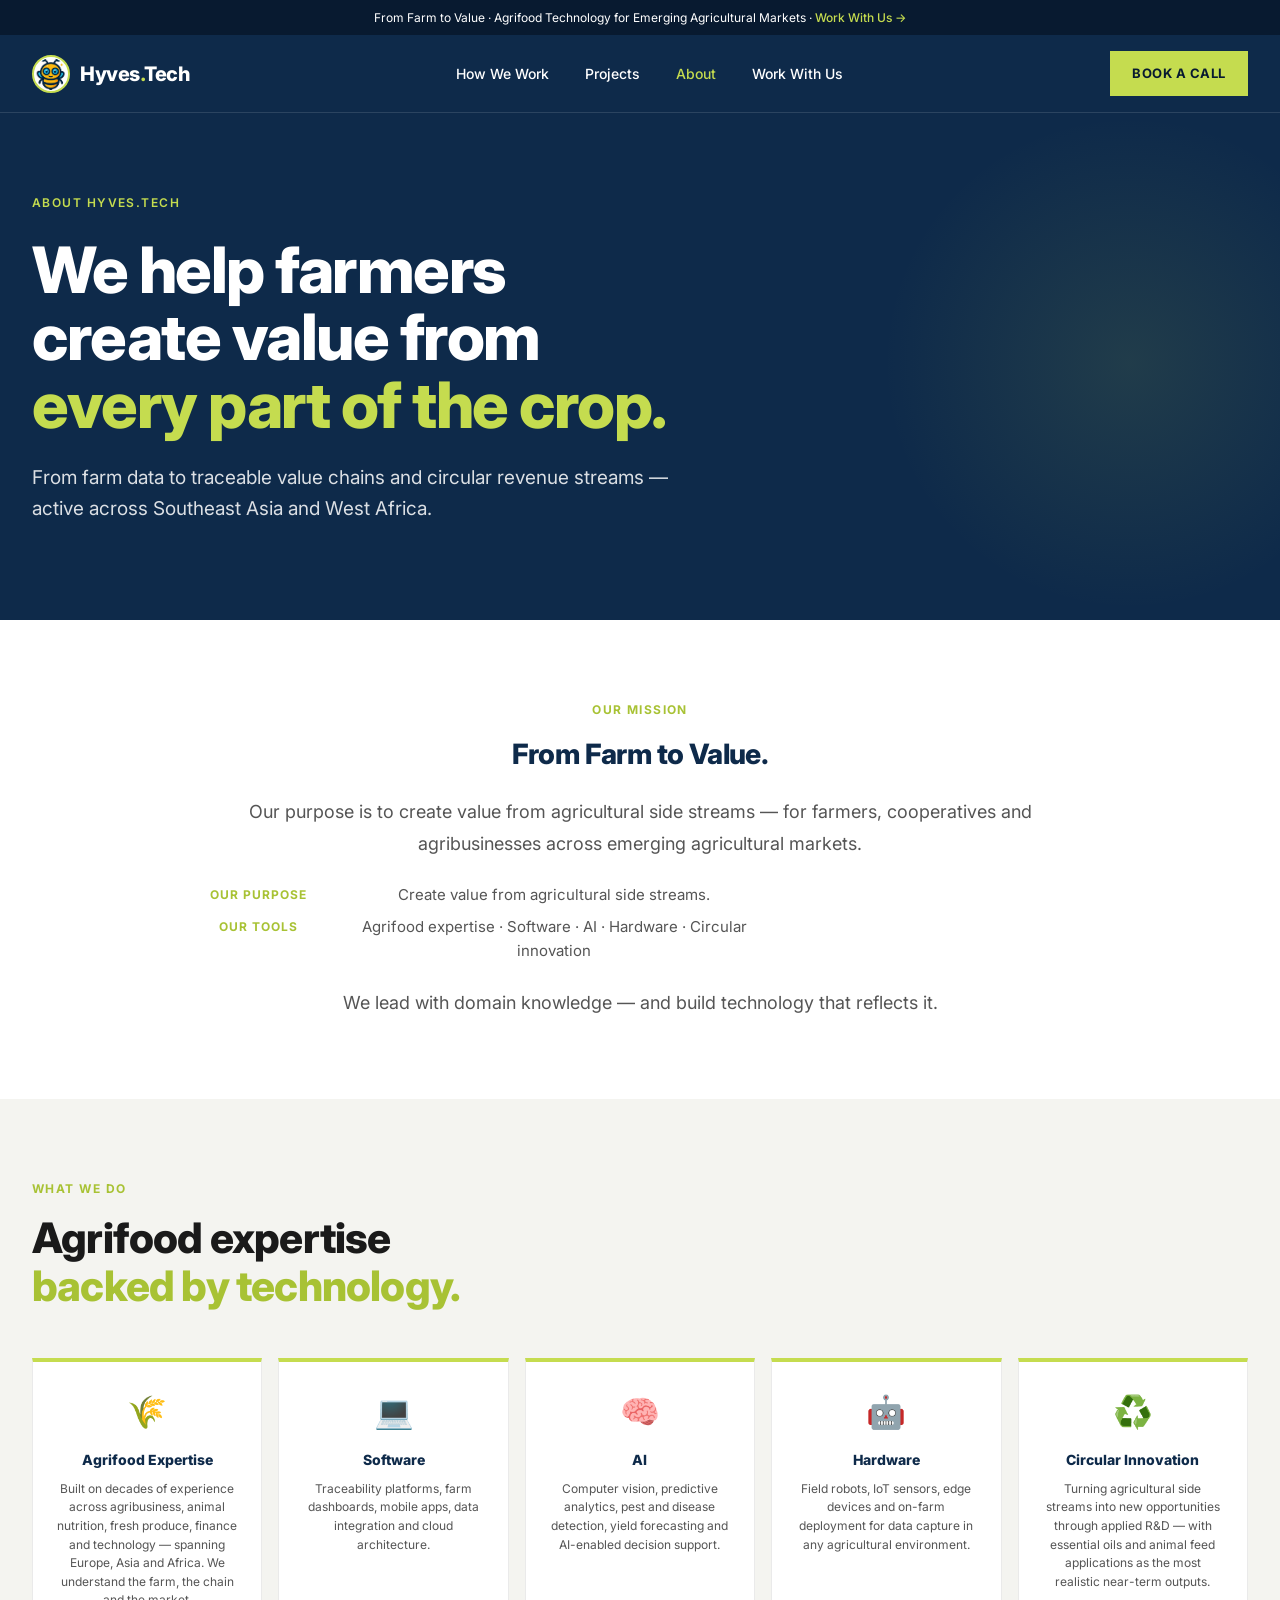
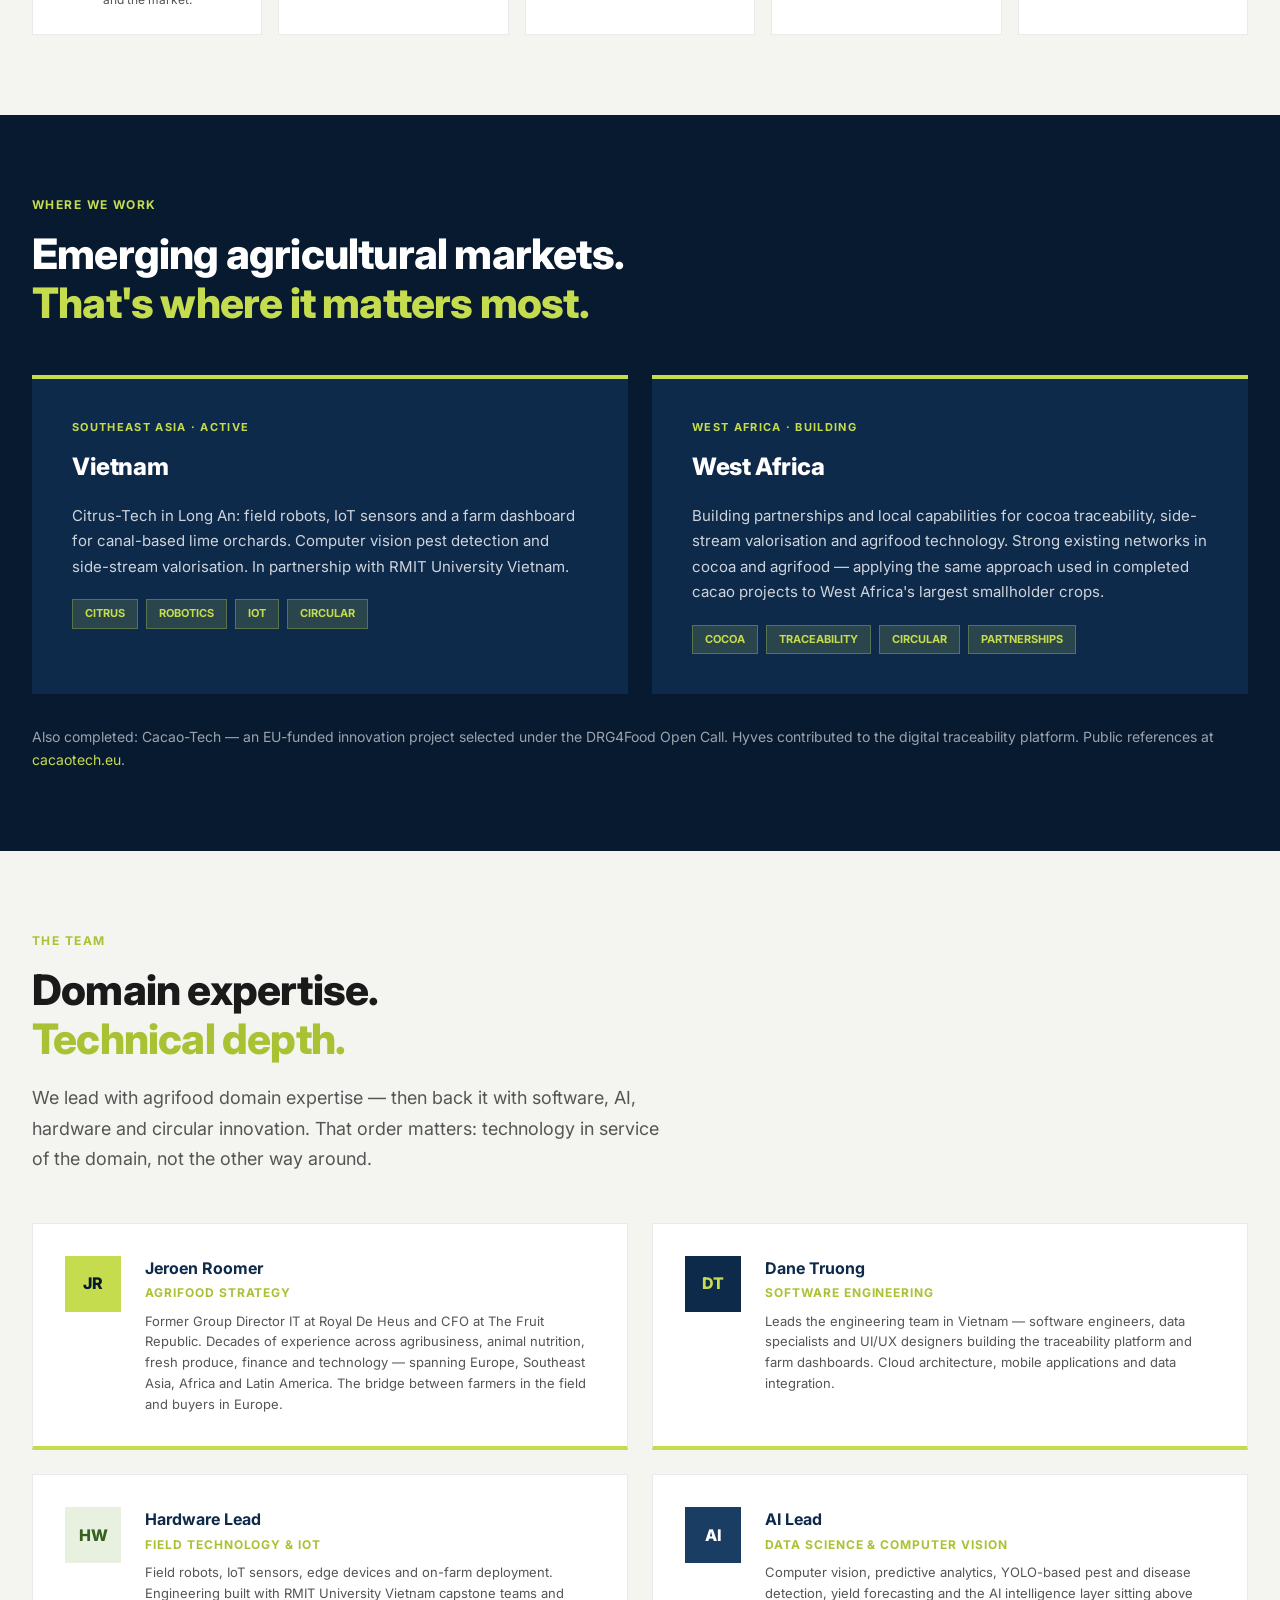
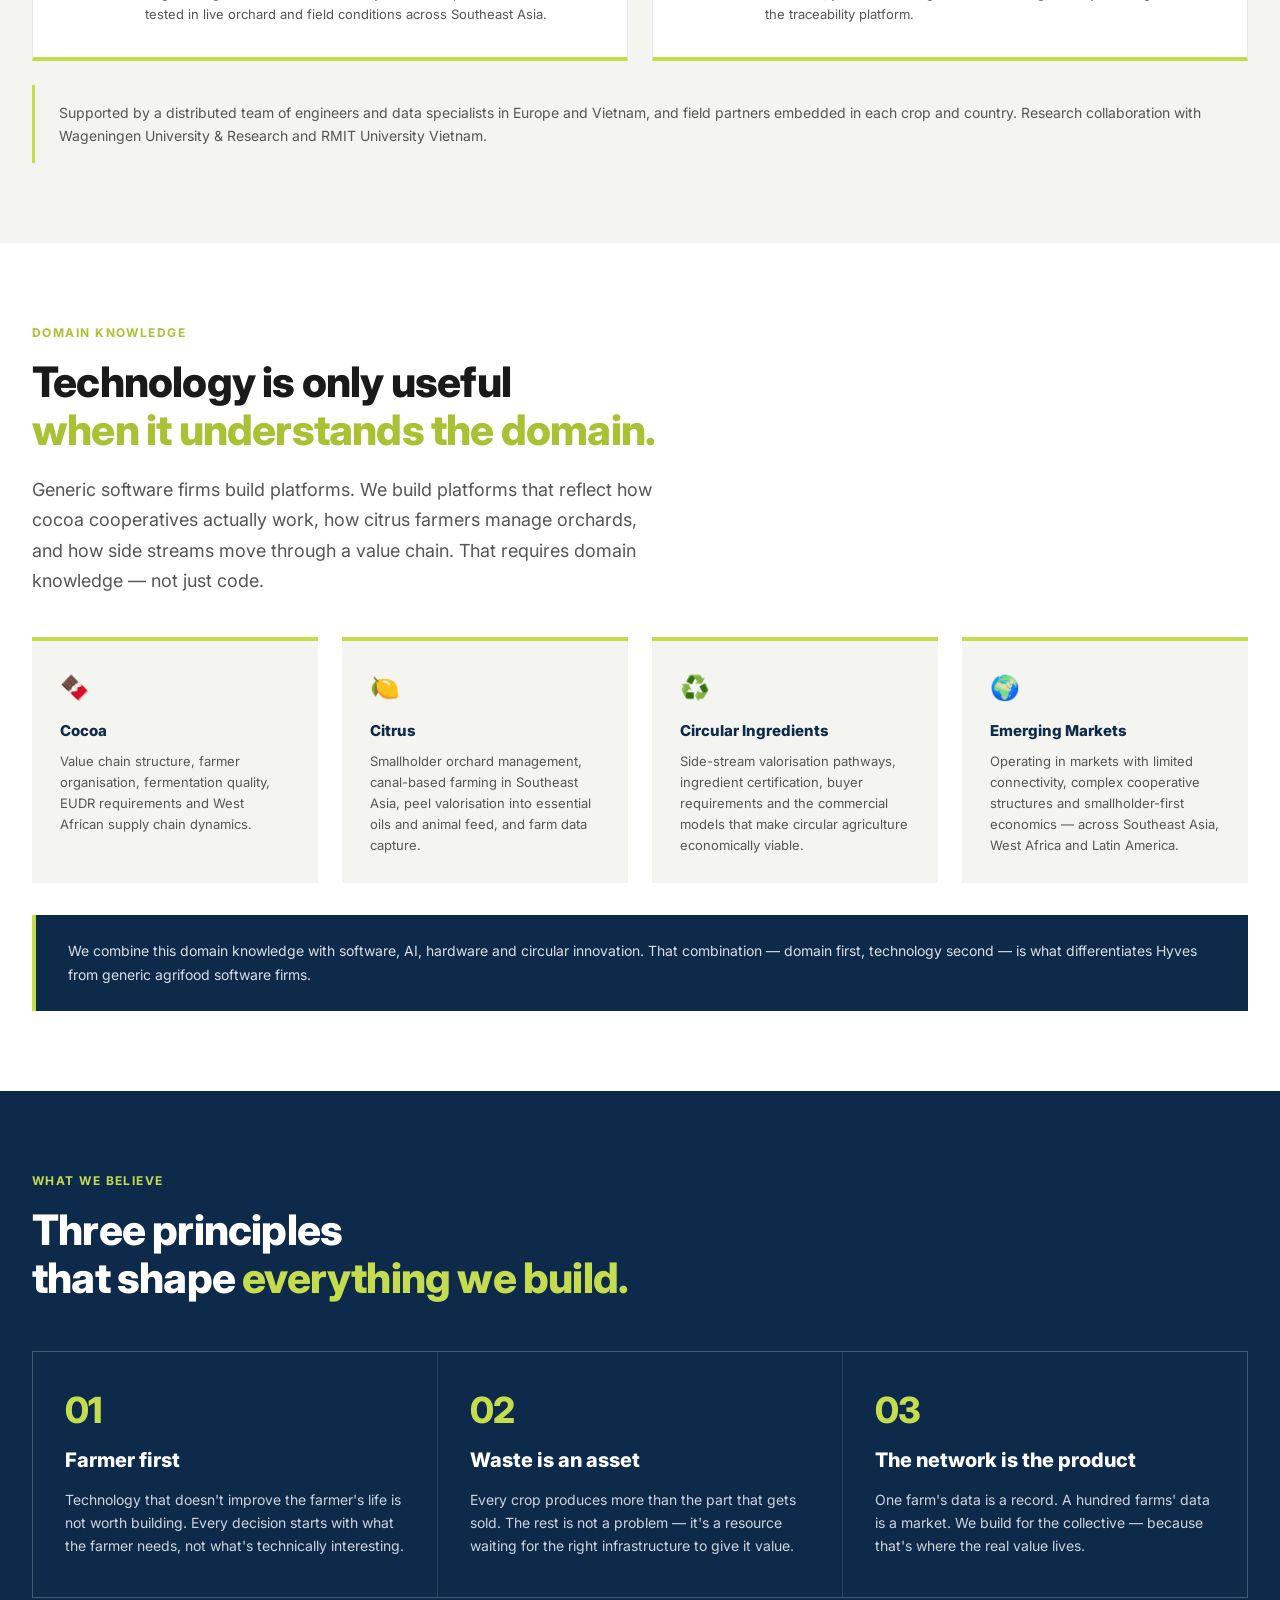
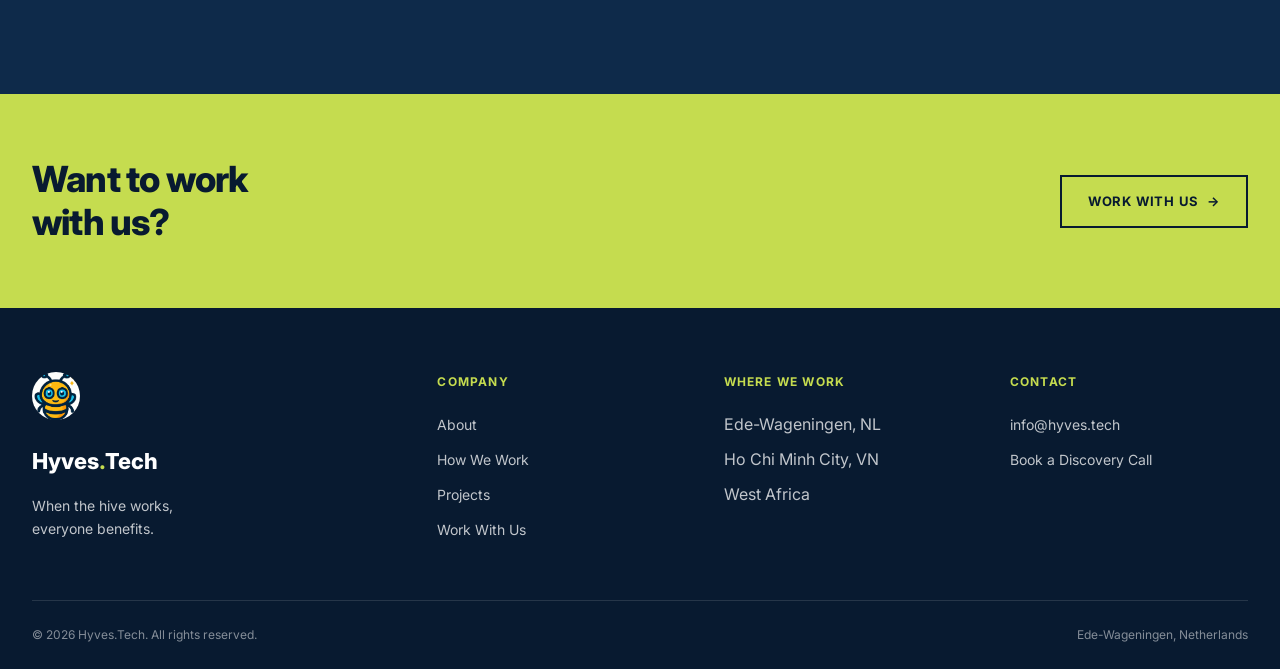
==== commit 09992c6f: "Add files via upload" ====
--- a/about.html
+++ b/about.html
@@ -4,149 +4,72 @@
   <meta charset="UTF-8">
   <meta name="viewport" content="width=device-width, initial-scale=1.0">
   <title>About — Hyves.Tech</title>
-  <meta name="description" content="Hyves.Tech is based in Ede-Wageningen, working with WUR and RMIT Vietnam to build circular agri-food infrastructure for smallholder farmers in emerging markets.">
+  <meta name="description" content="Hyves.Tech helps farmers, cooperatives and agribusinesses capture data, create transparency and unlock value from agricultural side streams — active across Southeast Asia and West Africa.">
   <link rel="stylesheet" href="style.css">
   <link rel="icon" href="logo.jpg">
   <style>
     .page-hero { background: var(--navy); color: #fff; padding: 5rem 2rem 6rem; position: relative; overflow: hidden; }
     .page-hero::before { content: ''; position: absolute; right: -100px; top: 0; width: 500px; height: 500px; background: radial-gradient(circle, rgba(197,220,79,0.1) 0%, transparent 70%); }
     .page-hero-inner { max-width: 1280px; margin: 0 auto; position: relative; }
-    .page-hero h1 { font-size: clamp(40px, 6vw, 64px); font-weight: 800; line-height: 1.05; letter-spacing: -1.5px; margin-bottom: 1.5rem; max-width: 900px; }
+    .page-hero h1 { font-size: clamp(40px, 6vw, 64px); font-weight: 800; line-height: 1.05; letter-spacing: -1.5px; margin-bottom: 1.5rem; }
     .page-hero h1 .accent { color: var(--lime); }
     .page-hero p { font-size: 19px; line-height: 1.65; color: rgba(255,255,255,0.85); max-width: 640px; }
 
-    /* Origin */
-    .origin-section { padding: 5rem 2rem; }
-    .origin-grid {
-      max-width: 1280px; margin: 0 auto;
-      display: grid; grid-template-columns: 1.4fr 1fr;
-      gap: 4rem; align-items: start;
-    }
-    .origin-text { font-size: 17px; line-height: 1.8; color: var(--ink-mid); }
-    .origin-text p { margin-bottom: 1.25rem; }
-    .origin-text strong { color: var(--navy); font-weight: 700; }
-    .name-card {
-      background: var(--navy); color: #fff;
-      padding: 2.5rem; position: relative;
-      border-left: 4px solid var(--lime);
-    }
-    .name-card-eyebrow {
-      font-size: 11px; font-weight: 700; text-transform: uppercase;
-      letter-spacing: 0.12em; color: var(--lime); margin-bottom: 1rem;
-    }
-    .name-card h3 {
-      font-size: 24px; font-weight: 800; line-height: 1.25;
-      margin-bottom: 1.25rem; letter-spacing: -0.5px;
-    }
-    .name-card p { font-size: 15px; line-height: 1.7; color: rgba(255,255,255,0.85); }
-    @media (max-width: 800px) { .origin-grid { grid-template-columns: 1fr; } }
-
-    /* Universities */
-    .uni-section { background: var(--navy-deep); color: #fff; padding: 5rem 2rem; }
-    .uni-grid { display: grid; grid-template-columns: 1fr 1fr; gap: 2rem; margin-top: 3rem; }
-    .uni-card {
-      background: var(--navy); padding: 2.5rem;
-      position: relative; border-top: 4px solid var(--lime);
-    }
-    .uni-location {
-      font-size: 11px; font-weight: 700; text-transform: uppercase;
-      letter-spacing: 0.12em; color: var(--lime); margin-bottom: 1rem;
-    }
-    .uni-name {
-      font-size: 24px; font-weight: 800; line-height: 1.2;
-      margin-bottom: 1rem; letter-spacing: -0.5px;
-    }
-    .uni-body {
-      font-size: 15px; line-height: 1.7;
-      color: rgba(255,255,255,0.8); margin-bottom: 1.5rem;
-    }
-    .uni-collab-list { list-style: none; }
-    .uni-collab-list li {
-      font-size: 13px; color: rgba(255,255,255,0.9);
-      padding: 8px 0 8px 16px; position: relative;
-      border-top: 1px solid var(--border);
-    }
-    .uni-collab-list li::before {
-      content: ''; position: absolute; left: 0; top: 50%;
-      transform: translateY(-50%); width: 6px; height: 6px;
-      background: var(--lime);
-    }
-    @media (max-width: 700px) { .uni-grid { grid-template-columns: 1fr; } }
+    .about-section { padding: 5rem 2rem; }
+    .about-inner { max-width: 1280px; margin: 0 auto; }
+
+    /* Mission */
+    .mission-block { max-width: 860px; margin: 0 auto; text-align: center; }
+    .mission-statement { font-size: 28px; font-weight: 800; color: var(--navy); line-height: 1.3; letter-spacing: -0.6px; margin-bottom: 1.5rem; }
+    .mission-body { font-size: 18px; line-height: 1.75; color: var(--ink-mid); }
+
+    /* What we do */
+    .what-grid { display: grid; grid-template-columns: repeat(5, 1fr); gap: 1rem; margin-top: 3rem; }
+    .what-card { background: #fff; border: 1px solid var(--border-dark); border-top: 4px solid var(--lime); padding: 1.5rem; text-align: center; }
+    .what-icon { font-size: 32px; margin-bottom: 0.75rem; }
+    .what-title { font-size: 14px; font-weight: 800; color: var(--navy); margin-bottom: 0.5rem; }
+    .what-body { font-size: 12px; color: var(--ink-mid); line-height: 1.55; }
+    @media (max-width: 900px) { .what-grid { grid-template-columns: repeat(3, 1fr); } }
+    @media (max-width: 600px) { .what-grid { grid-template-columns: 1fr 1fr; } }
+
+    /* Where we work */
+    .where-grid { display: grid; grid-template-columns: 1fr 1fr; gap: 1.5rem; margin-top: 3rem; }
+    .where-card { background: var(--navy); color: #fff; padding: 2.5rem; border-top: 4px solid var(--lime); }
+    .where-region { font-size: 11px; font-weight: 700; text-transform: uppercase; letter-spacing: 0.12em; color: var(--lime); margin-bottom: 0.75rem; }
+    .where-title { font-size: 24px; font-weight: 800; margin-bottom: 1rem; letter-spacing: -0.4px; }
+    .where-body { font-size: 15px; line-height: 1.7; color: rgba(255,255,255,0.8); margin-bottom: 1.25rem; }
+    .where-tags { display: flex; gap: 8px; flex-wrap: wrap; }
+    .where-tag { font-size: 11px; font-weight: 700; text-transform: uppercase; padding: 5px 12px; background: rgba(197,220,79,0.15); color: var(--lime); border: 1px solid rgba(197,220,79,0.3); }
+    @media (max-width: 700px) { .where-grid { grid-template-columns: 1fr; } }
 
     /* Team */
-    .team-section { padding: 5rem 2rem; background: var(--gray-bg); }
-    .team-grid {
-      display: grid; grid-template-columns: repeat(2, 1fr);
-      gap: 1.5rem; margin-top: 3rem;
-    }
-    .team-card {
-      background: #fff; padding: 2rem;
-      display: flex; gap: 1.5rem; align-items: flex-start;
-      border-bottom: 4px solid var(--lime);
-    }
-    .team-card.dashed {
-      background: transparent; border: 2px dashed var(--ink-light);
-      border-bottom: 2px dashed var(--ink-light);
-    }
-    .team-avatar {
-      width: 64px; height: 64px;
-      display: flex; align-items: center; justify-content: center;
-      font-size: 18px; font-weight: 800; flex-shrink: 0;
-    }
-    .av-g { background: var(--lime); color: var(--navy-deep); }
-    .av-t { background: var(--navy); color: var(--lime); }
-    .av-a { background: #FAEEDA; color: #633806; }
-    .av-d { background: var(--gray-bg); color: var(--ink-light); border: 2px dashed var(--ink-light); }
-    .team-name { font-size: 16px; font-weight: 700; color: var(--navy); margin-bottom: 4px; }
-    .team-role { font-size: 12px; font-weight: 600; text-transform: uppercase; letter-spacing: 0.08em; color: var(--lime-deep); margin-bottom: 6px; }
-    .team-loc { font-size: 12px; color: var(--ink-light); margin-bottom: 10px; }
+    .team-grid { display: grid; grid-template-columns: repeat(2, 1fr); gap: 1.5rem; margin-top: 3rem; }
+    .team-card { background: #fff; padding: 2rem; display: flex; gap: 1.5rem; align-items: flex-start; border-bottom: 4px solid var(--lime); border: 1px solid var(--border-dark); border-bottom: 4px solid var(--lime); }
+    .team-avatar { width: 56px; height: 56px; display: flex; align-items: center; justify-content: center; font-size: 16px; font-weight: 800; flex-shrink: 0; }
+    .av-jr { background: var(--lime); color: var(--navy-deep); }
+    .av-dt { background: var(--navy); color: var(--lime); }
+    .av-hw { background: #e8f0e0; color: #3a6020; }
+    .av-ai { background: var(--navy-mid); color: #fff; }
+    .team-name { font-size: 16px; font-weight: 700; color: var(--navy); margin-bottom: 2px; }
+    .team-role { font-size: 12px; font-weight: 700; text-transform: uppercase; letter-spacing: 0.08em; color: var(--lime-deep); margin-bottom: 8px; }
     .team-bio { font-size: 13px; line-height: 1.6; color: var(--ink-mid); }
+    .team-note { margin-top: 1.5rem; font-size: 14px; color: var(--ink-mid); line-height: 1.65; background: var(--gray-bg); border-left: 3px solid var(--lime); padding: 1rem 1.5rem; }
     @media (max-width: 700px) { .team-grid { grid-template-columns: 1fr; } }
 
     /* Values */
-    .values-section { background: var(--navy); color: #fff; padding: 5rem 2rem; }
-    .values-grid {
-      display: grid; grid-template-columns: repeat(3, 1fr);
-      gap: 1px; background: var(--border); margin-top: 3rem;
-      border: 1px solid var(--border);
-    }
-    .value-cell {
-      background: var(--navy); padding: 2.5rem 2rem;
-    }
-    .value-num {
-      font-size: 36px; font-weight: 800; color: var(--lime);
-      line-height: 1; margin-bottom: 1rem; letter-spacing: -1.5px;
-    }
-    .value-title {
-      font-size: 20px; font-weight: 800; margin-bottom: 0.75rem;
-      letter-spacing: -0.3px;
-    }
+    .values-grid { display: grid; grid-template-columns: repeat(3, 1fr); gap: 1px; background: var(--border); border: 1px solid var(--border); margin-top: 3rem; }
+    .value-cell { background: var(--navy); padding: 2.5rem 2rem; }
+    .value-num { font-size: 36px; font-weight: 800; color: var(--lime); line-height: 1; margin-bottom: 1rem; letter-spacing: -1.5px; }
+    .value-title { font-size: 20px; font-weight: 800; margin-bottom: 0.75rem; color: #fff; }
     .value-body { font-size: 14px; line-height: 1.65; color: rgba(255,255,255,0.8); }
     @media (max-width: 700px) { .values-grid { grid-template-columns: 1fr; } }
-
-    /* Locations */
-    .loc-section { padding: 5rem 2rem; }
-    .loc-grid {
-      display: grid; grid-template-columns: repeat(3, 1fr);
-      gap: 1.5rem; margin-top: 3rem;
-    }
-    .loc-card {
-      background: #fff; padding: 2rem;
-      border: 1px solid var(--border-dark);
-      border-top: 4px solid var(--lime);
-    }
-    .loc-dot { width: 10px; height: 10px; border-radius: 50%; background: var(--lime-deep); margin-bottom: 1rem; }
-    .loc-city { font-size: 22px; font-weight: 800; color: var(--navy); margin-bottom: 4px; letter-spacing: -0.4px; }
-    .loc-country { font-size: 12px; font-weight: 600; text-transform: uppercase; letter-spacing: 0.1em; color: var(--ink-light); margin-bottom: 1rem; }
-    .loc-role { font-size: 14px; line-height: 1.65; color: var(--ink-mid); }
-    @media (max-width: 700px) { .loc-grid { grid-template-columns: 1fr; } }
   </style>
 </head>
 <body>
 
 <!-- TOP BAR -->
 <div class="topbar">
-  Based in Wageningen Food Valley · Working with WUR &amp; RMIT Vietnam · <a href="partner.html">Join the hive →</a>
+  From Farm to Value · Agrifood Technology for Emerging Agricultural Markets · <a href="partner.html">Work With Us →</a>
 </div>
 
 <!-- NAV -->
@@ -160,9 +83,9 @@
       <li><a href="how-we-work.html">How We Work</a></li>
       <li><a href="projects.html">Projects</a></li>
       <li><a href="about.html" class="active">About</a></li>
-      <li><a href="partner.html">Partner</a></li>
+      <li><a href="partner.html">Work With Us</a></li>
     </ul>
-    <a href="partner.html" class="nav-cta">Join the Hive</a>
+    <a href="partner.html" class="nav-cta">Book a Call</a>
   </div>
 </nav>
 
@@ -170,116 +93,186 @@
 <section class="page-hero">
   <div class="page-hero-inner">
     <div class="hero-eyebrow">About Hyves.Tech</div>
-    <h1>We named ourselves<br>after <span class="accent">the hive</span><br>for a reason.</h1>
-    <p>A beehive works because every bee contributes, communicates, and shares in the result. That's the model we're building for smallholder farmers in emerging markets.</p>
-  </div>
-</section>
-
-<!-- ORIGIN -->
-<section class="origin-section">
-  <div class="origin-grid">
-    <div class="origin-text">
-      <span class="eyebrow">Our Origin</span>
-      <h2 class="section-title">Built from a simple<br>observation.</h2>
-      <p>The farmers who feed the world are the least supported part of the food system. They grow the cacao in your chocolate, the limes in your drink, the coffee in your cup — and they have no visibility into what happens after the fruit leaves their hands.</p>
-      <p>We started with <strong>Cacao-Tech in Ecuador</strong> — building digital infrastructure for a farmer-first traceability platform in the cacao value chain. We saw what changed when farmers had data: better decisions, better prices, and for the first time, a way to turn their waste streams into income.</p>
-      <p>That experience became a model. Now we're applying it to lime farming in Vietnam, and building toward a platform that works for <strong>any smallholder crop, in any emerging market</strong> where the same structural gaps exist.</p>
-      <p>We're based in <strong>Ede-Wageningen</strong> — home to Wageningen University &amp; Research, the world's leading institution for sustainable agriculture — with a development hub in Ho Chi Minh City and field operations in Ecuador.</p>
-    </div>
-    <div class="name-card">
-      <div class="name-card-eyebrow">The Name</div>
-      <h3>"Hyves" comes from the hive.</h3>
-      <p>Bees working together. Each contributing. Sharing information. Producing something none could create alone.</p>
-      <p style="margin-top:1rem;"><strong style="color:var(--lime);">That's not just a metaphor. It's the architecture of what we build.</strong></p>
-    </div>
-  </div>
-</section>
-
-<!-- UNIVERSITIES -->
-<section class="uni-section">
-  <div class="section-inner">
-    <span class="eyebrow light">Our Research Foundation</span>
-    <h2 class="section-title" style="color:#fff;">Two universities.<br>Two continents.<br><span style="color:var(--lime);">One model.</span></h2>
-
-    <div class="uni-grid">
-      <div class="uni-card">
-        <div class="uni-location">Ede-Wageningen · Netherlands</div>
-        <div class="uni-name">Wageningen University &amp; Research</div>
-        <div class="uni-body">The world's leading agricultural university is our neighbour and research partner. WUR grounds our work in crop science, circular food systems, and post-harvest valorization — and connects us directly to the Wageningen Food Valley industry network.</div>
-        <ul class="uni-collab-list">
-          <li>Research collaboration</li>
-          <li>Student projects &amp; theses</li>
-          <li>Joint funding applications</li>
-          <li>Advisory relationship</li>
-        </ul>
-      </div>
-      <div class="uni-card">
-        <div class="uni-location">Ho Chi Minh City · Vietnam</div>
-        <div class="uni-name">RMIT University Vietnam</div>
-        <div class="uni-body">Our engineering partner on the ground in Vietnam. RMIT student teams build and test the field robots, sensors, and software running in the lime orchards of Long An — connecting academic engineering directly to real farming conditions.</div>
-        <ul class="uni-collab-list">
-          <li>Field robotics development</li>
-          <li>Capstone project partnerships</li>
-          <li>Computer vision research</li>
-          <li>Student engineering teams</li>
-        </ul>
-      </div>
-    </div>
+    <h1>We help farmers<br>create value from<br><span class="accent">every part of the crop.</span></h1>
+    <p>From farm data to traceable value chains and circular revenue streams — active across Southeast Asia and West Africa.</p>
+  </div>
+</section>
+
+<!-- MISSION -->
+<section class="about-section" style="background:#fff;">
+  <div class="about-inner">
+    <div class="mission-block">
+      <span class="eyebrow">Our Mission</span>
+      <div class="mission-statement">From Farm to Value.</div>
+      <p class="mission-body">Our purpose is to create value from agricultural side streams — for farmers, cooperatives and agribusinesses across emerging agricultural markets.</p>
+    <div style="display:grid; grid-template-columns:auto 1fr; gap:0.5rem 2rem; margin:1.5rem 0; max-width:560px;">
+      <div style="font-size:12px; font-weight:700; text-transform:uppercase; letter-spacing:0.08em; color:var(--lime-deep); padding-top:2px;">Our purpose</div>
+      <div style="font-size:15px; color:var(--ink-mid);">Create value from agricultural side streams.</div>
+      <div style="font-size:12px; font-weight:700; text-transform:uppercase; letter-spacing:0.08em; color:var(--lime-deep); padding-top:2px; white-space:nowrap;">Our tools</div>
+      <div style="font-size:15px; color:var(--ink-mid);">Agrifood expertise &middot; Software &middot; AI &middot; Hardware &middot; Circular innovation</div>
+    </div>
+    <p class="mission-body">We lead with domain knowledge — and build technology that reflects it.</p>
+    </div>
+  </div>
+</section>
+
+<!-- WHAT WE DO -->
+<section class="about-section" style="background: var(--gray-bg);">
+  <div class="about-inner">
+    <span class="eyebrow">What We Do</span>
+    <h2 class="section-title">Agrifood expertise<br><span class="accent">backed by technology.</span></h2>
+    <div class="what-grid">
+      <div class="what-card">
+        <div class="what-icon">🌾</div>
+        <div class="what-title">Agrifood Expertise</div>
+        <div class="what-body">Built on decades of experience across agribusiness, animal nutrition, fresh produce, finance and technology — spanning Europe, Asia and Africa. We understand the farm, the chain and the market.</div>
+      </div>
+      <div class="what-card">
+        <div class="what-icon">💻</div>
+        <div class="what-title">Software</div>
+        <div class="what-body">Traceability platforms, farm dashboards, mobile apps, data integration and cloud architecture.</div>
+      </div>
+      <div class="what-card">
+        <div class="what-icon">🧠</div>
+        <div class="what-title">AI</div>
+        <div class="what-body">Computer vision, predictive analytics, pest and disease detection, yield forecasting and AI-enabled decision support.</div>
+      </div>
+      <div class="what-card">
+        <div class="what-icon">🤖</div>
+        <div class="what-title">Hardware</div>
+        <div class="what-body">Field robots, IoT sensors, edge devices and on-farm deployment for data capture in any agricultural environment.</div>
+      </div>
+      <div class="what-card">
+        <div class="what-icon">♻️</div>
+        <div class="what-title">Circular Innovation</div>
+        <div class="what-body">Turning agricultural side streams into new opportunities through applied R&amp;D — with essential oils and animal feed applications as the most realistic near-term outputs.</div>
+      </div>
+    </div>
+  </div>
+</section>
+
+<!-- WHERE WE WORK -->
+<section class="about-section" style="background: var(--navy-deep); color:#fff;">
+  <div class="about-inner">
+    <span class="eyebrow light">Where We Work</span>
+    <h2 class="section-title" style="color:#fff;">Emerging agricultural markets.<br><span style="color:var(--lime);">That's where it matters most.</span></h2>
+    <div class="where-grid">
+      <div class="where-card">
+        <div class="where-region">Southeast Asia · Active</div>
+        <div class="where-title">Vietnam</div>
+        <div class="where-body">Citrus-Tech in Long An: field robots, IoT sensors and a farm dashboard for canal-based lime orchards. Computer vision pest detection and side-stream valorisation. In partnership with RMIT University Vietnam.</div>
+        <div class="where-tags">
+          <span class="where-tag">Citrus</span>
+          <span class="where-tag">Robotics</span>
+          <span class="where-tag">IoT</span>
+          <span class="where-tag">Circular</span>
+        </div>
+      </div>
+      <div class="where-card">
+        <div class="where-region">West Africa · Building</div>
+        <div class="where-title">West Africa</div>
+        <div class="where-body">Building partnerships and local capabilities for cocoa traceability, side-stream valorisation and agrifood technology. Strong existing networks in cocoa and agrifood — applying the same approach used in completed cacao projects to West Africa's largest smallholder crops.</div>
+        <div class="where-tags">
+          <span class="where-tag">Cocoa</span>
+          <span class="where-tag">Traceability</span>
+          <span class="where-tag">Circular</span>
+          <span class="where-tag">Partnerships</span>
+        </div>
+      </div>
+    </div>
+    <p style="margin-top:2rem; font-size:14px; color:rgba(255,255,255,0.6);">Also completed: Cacao-Tech — an EU-funded innovation project selected under the DRG4Food Open Call. Hyves contributed to the digital traceability platform. Public references at <a href="https://www.cacaotech.eu/" target="_blank" style="color:var(--lime);">cacaotech.eu</a>.</p>
   </div>
 </section>
 
 <!-- TEAM -->
-<section class="team-section">
-  <div class="section-inner">
+<section class="about-section" style="background:var(--gray-bg);">
+  <div class="about-inner">
     <span class="eyebrow">The Team</span>
-    <h2 class="section-title">Three locations.<br><span class="accent">One mission.</span></h2>
+    <h2 class="section-title">Domain expertise.<br><span class="accent">Technical depth.</span></h2>
+    <p class="section-lead">We lead with agrifood domain expertise — then back it with software, AI, hardware and circular innovation. That order matters: technology in service of the domain, not the other way around.</p>
 
     <div class="team-grid">
       <div class="team-card">
-        <div class="team-avatar av-g">HT</div>
+        <div class="team-avatar av-jr">JR</div>
         <div>
-          <div class="team-name">Founder &amp; Director</div>
-          <div class="team-role">Strategy &amp; Partnerships</div>
-          <div class="team-loc">Ede-Wageningen, Netherlands</div>
-          <div class="team-bio">Dutch-led management with deep roots in agri-food, circular economy, and emerging market development. The bridge between European buyers, funders, and farmers on the ground.</div>
+          <div class="team-name">Jeroen Roomer</div>
+          <div class="team-role">Agrifood Strategy</div>
+          <div class="team-bio">Former Group Director IT at Royal De Heus and CFO at The Fruit Republic. Decades of experience across agribusiness, animal nutrition, fresh produce, finance and technology — spanning Europe, Southeast Asia, Africa and Latin America. The bridge between farmers in the field and buyers in Europe.</div>
         </div>
       </div>
       <div class="team-card">
-        <div class="team-avatar av-t">VN</div>
+        <div class="team-avatar av-dt">DT</div>
         <div>
-          <div class="team-name">Development Lead</div>
-          <div class="team-role">Software &amp; Platform</div>
-          <div class="team-loc">Ho Chi Minh City, Vietnam</div>
-          <div class="team-bio">Leads the dedicated development team in Vietnam — software engineers, data specialists, and UI/UX designers building the traceability platform and farmer dashboard.</div>
+          <div class="team-name">Dane Truong</div>
+          <div class="team-role">Software Engineering</div>
+          <div class="team-bio">Leads the engineering team in Vietnam — software engineers, data specialists and UI/UX designers building the traceability platform and farm dashboards. Cloud architecture, mobile applications and data integration.</div>
         </div>
       </div>
       <div class="team-card">
-        <div class="team-avatar av-a">EC</div>
+        <div class="team-avatar av-hw">HW</div>
         <div>
-          <div class="team-name">Field Partner</div>
-          <div class="team-role">Cacao-Tech, Ecuador</div>
-          <div class="team-loc">Guayaquil, Ecuador</div>
-          <div class="team-bio">On-the-ground coordination for the cacao value chain — farmer registration, data collection, and the relationship work that makes traceability real, not just theoretical.</div>
-        </div>
-      </div>
-      <div class="team-card dashed">
-        <div class="team-avatar av-d">+</div>
+          <div class="team-name">Hardware Lead</div>
+          <div class="team-role">Field Technology &amp; IoT</div>
+          <div class="team-bio">Field robots, IoT sensors, edge devices and on-farm deployment. Engineering built with RMIT University Vietnam capstone teams and tested in live orchard and field conditions across Southeast Asia.</div>
+        </div>
+      </div>
+      <div class="team-card">
+        <div class="team-avatar av-ai">AI</div>
         <div>
-          <div class="team-name" style="color:var(--ink-mid);">We're growing</div>
-          <div class="team-role" style="color:var(--ink-light);">Next crop · Next country</div>
-          <div class="team-bio">We partner with field operators, agronomists, and local cooperatives as we enter new crops and markets. If that's you, we'd like to talk.</div>
-        </div>
-      </div>
+          <div class="team-name">AI Lead</div>
+          <div class="team-role">Data Science &amp; Computer Vision</div>
+          <div class="team-bio">Computer vision, predictive analytics, YOLO-based pest and disease detection, yield forecasting and the AI intelligence layer sitting above the traceability platform.</div>
+        </div>
+      </div>
+    </div>
+
+    <div class="team-note">
+      Supported by a distributed team of engineers and data specialists in Europe and Vietnam, and field partners embedded in each crop and country. Research collaboration with Wageningen University &amp; Research and RMIT University Vietnam.
+    </div>
+  </div>
+</section>
+
+<!-- DOMAIN EXPERTISE -->
+<section class="about-section" style="background:#fff;">
+  <div class="about-inner">
+    <span class="eyebrow">Domain Knowledge</span>
+    <h2 class="section-title">Technology is only useful<br><span class="accent">when it understands the domain.</span></h2>
+    <p class="section-lead">Generic software firms build platforms. We build platforms that reflect how cocoa cooperatives actually work, how citrus farmers manage orchards, and how side streams move through a value chain. That requires domain knowledge — not just code.</p>
+
+    <div style="display:grid; grid-template-columns:repeat(4,1fr); gap:1.5rem; margin-top:2.5rem;">
+      <div style="background:var(--gray-bg); border-top:4px solid var(--lime); padding:1.75rem;">
+        <div style="font-size:24px; margin-bottom:0.75rem;">🍫</div>
+        <div style="font-size:15px; font-weight:800; color:var(--navy); margin-bottom:0.5rem;">Cocoa</div>
+        <div style="font-size:13px; color:var(--ink-mid); line-height:1.6;">Value chain structure, farmer organisation, fermentation quality, EUDR requirements and West African supply chain dynamics.</div>
+      </div>
+      <div style="background:var(--gray-bg); border-top:4px solid var(--lime); padding:1.75rem;">
+        <div style="font-size:24px; margin-bottom:0.75rem;">🍋</div>
+        <div style="font-size:15px; font-weight:800; color:var(--navy); margin-bottom:0.5rem;">Citrus</div>
+        <div style="font-size:13px; color:var(--ink-mid); line-height:1.6;">Smallholder orchard management, canal-based farming in Southeast Asia, peel valorisation into essential oils and animal feed, and farm data capture.</div>
+      </div>
+      <div style="background:var(--gray-bg); border-top:4px solid var(--lime); padding:1.75rem;">
+        <div style="font-size:24px; margin-bottom:0.75rem;">♻️</div>
+        <div style="font-size:15px; font-weight:800; color:var(--navy); margin-bottom:0.5rem;">Circular Ingredients</div>
+        <div style="font-size:13px; color:var(--ink-mid); line-height:1.6;">Side-stream valorisation pathways, ingredient certification, buyer requirements and the commercial models that make circular agriculture economically viable.</div>
+      </div>
+      <div style="background:var(--gray-bg); border-top:4px solid var(--lime); padding:1.75rem;">
+        <div style="font-size:24px; margin-bottom:0.75rem;">🌍</div>
+        <div style="font-size:15px; font-weight:800; color:var(--navy); margin-bottom:0.5rem;">Emerging Markets</div>
+        <div style="font-size:13px; color:var(--ink-mid); line-height:1.6;">Operating in markets with limited connectivity, complex cooperative structures and smallholder-first economics — across Southeast Asia, West Africa and Latin America.</div>
+      </div>
+    </div>
+
+    <div style="margin-top:2rem; padding:1.5rem 2rem; background:var(--navy); color:#fff; border-left:4px solid var(--lime);">
+      <div style="font-size:14px; line-height:1.7; color:rgba(255,255,255,0.85);">We combine this domain knowledge with software, AI, hardware and circular innovation. That combination — domain first, technology second — is what differentiates Hyves from generic agrifood software firms.</div>
     </div>
   </div>
 </section>
 
 <!-- VALUES -->
-<section class="values-section">
-  <div class="section-inner">
+<section class="about-section" style="background: var(--navy); padding-bottom: 6rem;">
+  <div class="about-inner">
     <span class="eyebrow light">What We Believe</span>
     <h2 class="section-title" style="color:#fff;">Three principles<br>that shape <span style="color:var(--lime);">everything we build.</span></h2>
-
     <div class="values-grid">
       <div class="value-cell">
         <div class="value-num">01</div>
@@ -294,36 +287,7 @@
       <div class="value-cell">
         <div class="value-num">03</div>
         <div class="value-title">The network is the product</div>
-        <div class="value-body">One farm's data is a record. A hundred farms' data is a market. We build for the collective, because that's where the real value lives.</div>
-      </div>
-    </div>
-  </div>
-</section>
-
-<!-- LOCATIONS -->
-<section class="loc-section">
-  <div class="section-inner">
-    <span class="eyebrow">Where We Are</span>
-    <h2 class="section-title">From Wageningen<br>to <span class="accent">the field.</span></h2>
-
-    <div class="loc-grid">
-      <div class="loc-card">
-        <div class="loc-dot"></div>
-        <div class="loc-city">Ede-Wageningen</div>
-        <div class="loc-country">Netherlands</div>
-        <div class="loc-role">Headquarters. Strategy, partnerships, and European market access. Home of WUR and Wageningen Food Valley.</div>
-      </div>
-      <div class="loc-card">
-        <div class="loc-dot"></div>
-        <div class="loc-city">Ho Chi Minh City</div>
-        <div class="loc-country">Vietnam</div>
-        <div class="loc-role">Development hub. Platform engineering, data, and UI/UX. In partnership with RMIT University Vietnam.</div>
-      </div>
-      <div class="loc-card">
-        <div class="loc-dot"></div>
-        <div class="loc-city">Guayaquil</div>
-        <div class="loc-country">Ecuador</div>
-        <div class="loc-role">Field operations. Cacao-Tech farmer network and traceability platform deployment.</div>
+        <div class="value-body">One farm's data is a record. A hundred farms' data is a market. We build for the collective — because that's where the real value lives.</div>
       </div>
     </div>
   </div>
@@ -333,9 +297,9 @@
 <section class="cta-banner">
   <div class="cta-inner">
     <div class="cta-text">
-      <h2>Want to join<br>the hive?</h2>
-    </div>
-    <a href="partner.html" class="btn btn-outline-dark btn-arrow">Join the Hive</a>
+      <h2>Want to work<br>with us?</h2>
+    </div>
+    <a href="partner.html" class="btn btn-outline-dark btn-arrow">Work With Us</a>
   </div>
 </section>
 
@@ -344,7 +308,7 @@
   <div class="footer-inner">
     <div class="footer-grid">
       <div class="footer-brand">
-        <img src="logo.jpg" alt="Hyves.Tech">
+        <img src="logo.jpg" alt="Hyves.Tech" style="border-radius:50%; width:48px; height:48px; object-fit:cover;">
         <div class="footer-brand-name">Hyves<span style="color:var(--lime);">.</span>Tech</div>
         <p class="footer-tagline">When the hive works,<br>everyone benefits.</p>
       </div>
@@ -354,22 +318,22 @@
           <li><a href="about.html">About</a></li>
           <li><a href="how-we-work.html">How We Work</a></li>
           <li><a href="projects.html">Projects</a></li>
-          <li><a href="partner.html">Partner With Us</a></li>
+          <li><a href="partner.html">Work With Us</a></li>
         </ul>
       </div>
       <div class="footer-col">
-        <h4>Locations</h4>
+        <h4>Where We Work</h4>
         <ul>
-          <li>Ede-Wageningen</li>
-          <li>Ho Chi Minh City</li>
-          <li>Guayaquil</li>
+          <li>Ede-Wageningen, NL</li>
+          <li>Ho Chi Minh City, VN</li>
+          <li>West Africa</li>
         </ul>
       </div>
       <div class="footer-col">
         <h4>Contact</h4>
         <ul>
           <li><a href="mailto:info@hyves.tech">info@hyves.tech</a></li>
-          <li><a href="partner.html">Join the Hive</a></li>
+          <li><a href="partner.html">Book a Discovery Call</a></li>
         </ul>
       </div>
     </div>
--- a/style.css
+++ b/style.css
@@ -513,3 +513,116 @@
 @media (max-width: 900px) {
   .nav-links { display: none; }
 }
+
+/* ============================================
+   ADDITIONS — homepage restructure
+   ============================================ */
+
+/* Award bar */
+.award-bar {
+  background: var(--lime);
+  color: var(--navy-deep);
+  padding: 12px 2rem;
+  text-align: center;
+  font-size: 13px;
+  font-weight: 700;
+  letter-spacing: 0.03em;
+}
+.award-bar a { color: var(--navy-deep); text-decoration: underline; }
+
+/* Offer / pillar grid */
+.offer-grid {
+  display: grid;
+  grid-template-columns: repeat(3, 1fr);
+  gap: 1.5rem;
+  margin-top: 3rem;
+}
+.offer-card {
+  background: #fff;
+  border: 1px solid var(--border-dark);
+  border-top: 4px solid var(--lime);
+  padding: 2rem;
+}
+.offer-num {
+  font-size: 13px;
+  font-weight: 700;
+  color: var(--lime-deep);
+  margin-bottom: 1rem;
+  letter-spacing: 0.02em;
+}
+.offer-title {
+  font-size: 20px;
+  font-weight: 800;
+  color: var(--navy);
+  margin-bottom: 0.75rem;
+  letter-spacing: -0.3px;
+}
+.offer-body {
+  font-size: 14px;
+  line-height: 1.65;
+  color: var(--ink-mid);
+  margin-bottom: 1.25rem;
+}
+.offer-list { list-style: none; }
+.offer-list li {
+  font-size: 13px;
+  color: var(--ink-mid);
+  padding: 6px 0 6px 14px;
+  position: relative;
+  border-top: 1px solid var(--border-dark);
+}
+.offer-list li::before {
+  content: '';
+  position: absolute;
+  left: 0;
+  top: 50%;
+  transform: translateY(-50%);
+  width: 5px;
+  height: 5px;
+  background: var(--lime-deep);
+}
+
+/* Engage grid */
+.engage-grid {
+  display: grid;
+  grid-template-columns: repeat(3, 1fr);
+  gap: 1rem;
+  margin-top: 2.5rem;
+}
+.engage-card {
+  border: 1px solid var(--border-dark);
+  padding: 1.5rem;
+  display: flex;
+  flex-direction: column;
+  gap: 0.75rem;
+  background: #fff;
+}
+.engage-label {
+  font-size: 11px;
+  font-weight: 700;
+  text-transform: uppercase;
+  letter-spacing: 0.1em;
+  color: var(--lime-deep);
+}
+.engage-title {
+  font-size: 17px;
+  font-weight: 700;
+  color: var(--navy);
+}
+.engage-desc {
+  font-size: 13px;
+  color: var(--ink-mid);
+  line-height: 1.55;
+  flex: 1;
+}
+.engage-link {
+  font-size: 13px;
+  font-weight: 700;
+  color: var(--navy);
+}
+
+/* Responsive */
+@media (max-width: 800px) {
+  .offer-grid,
+  .engage-grid { grid-template-columns: 1fr; }
+}
